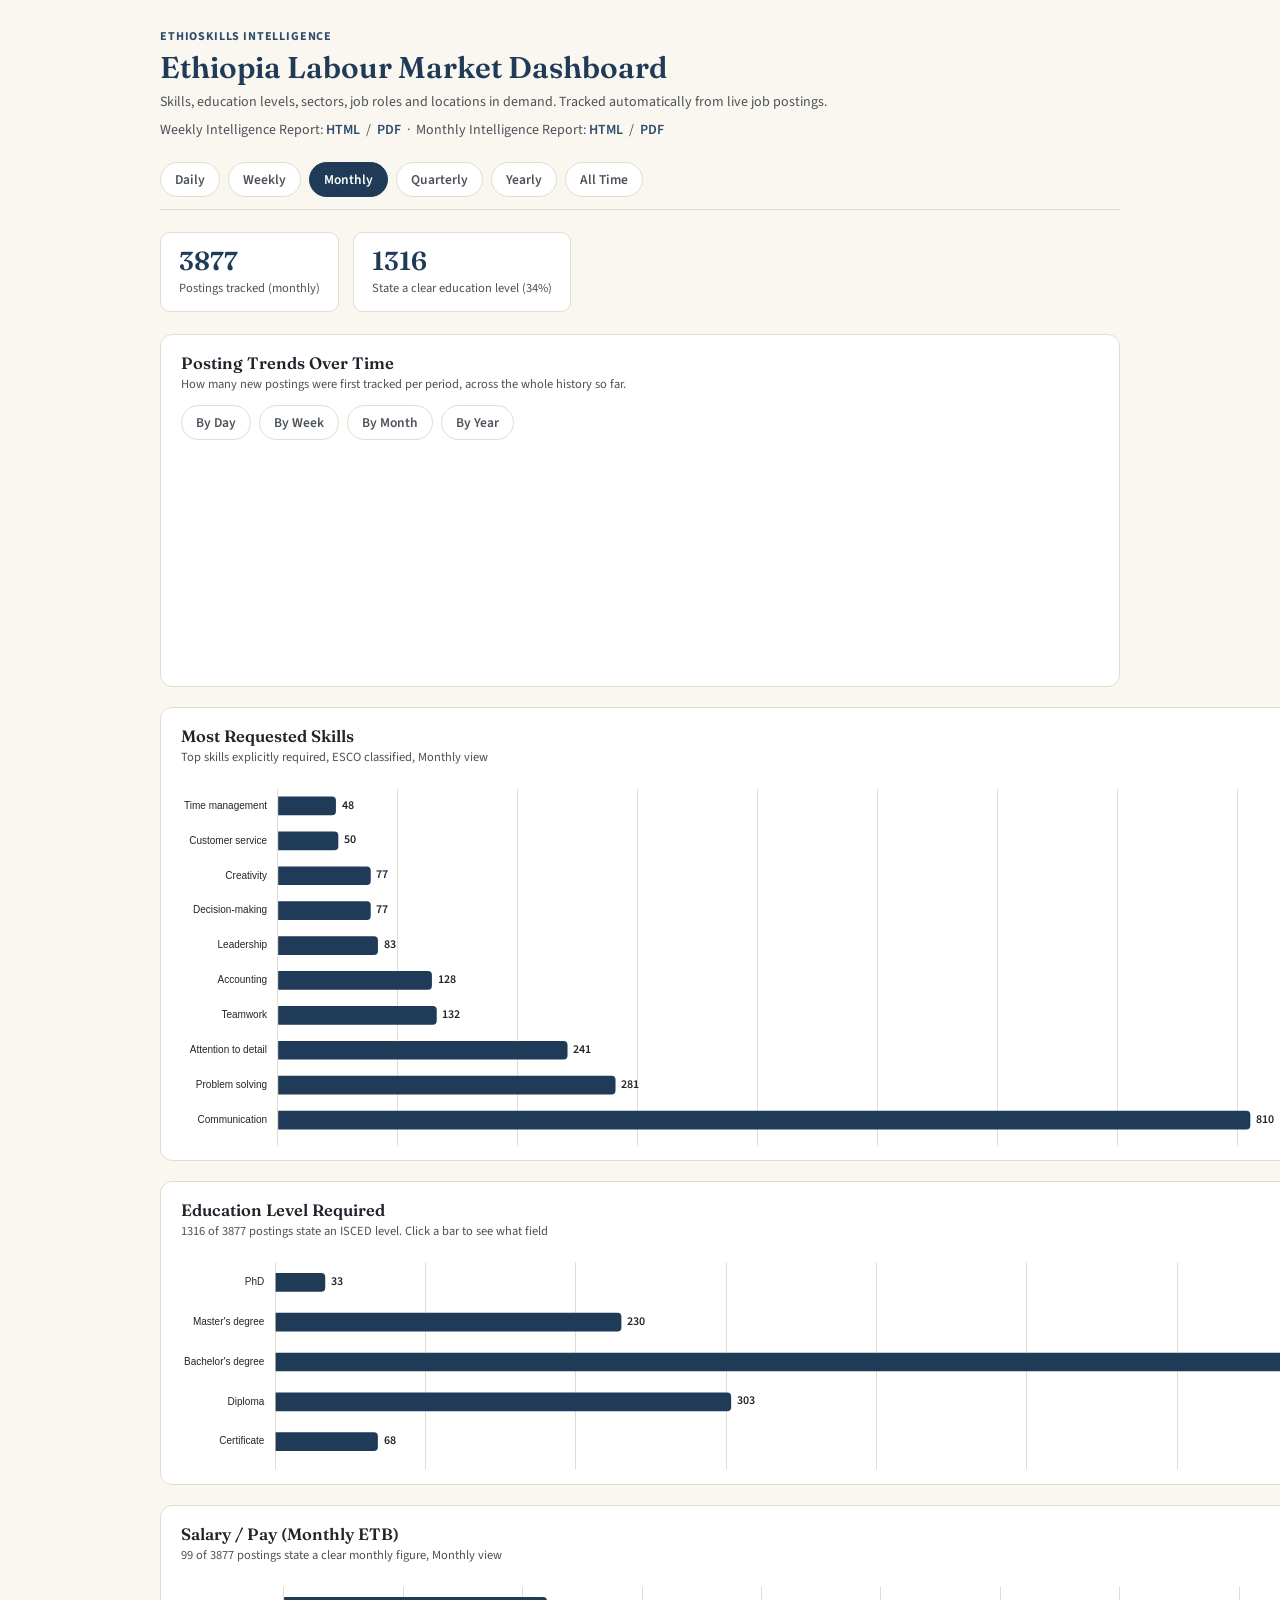
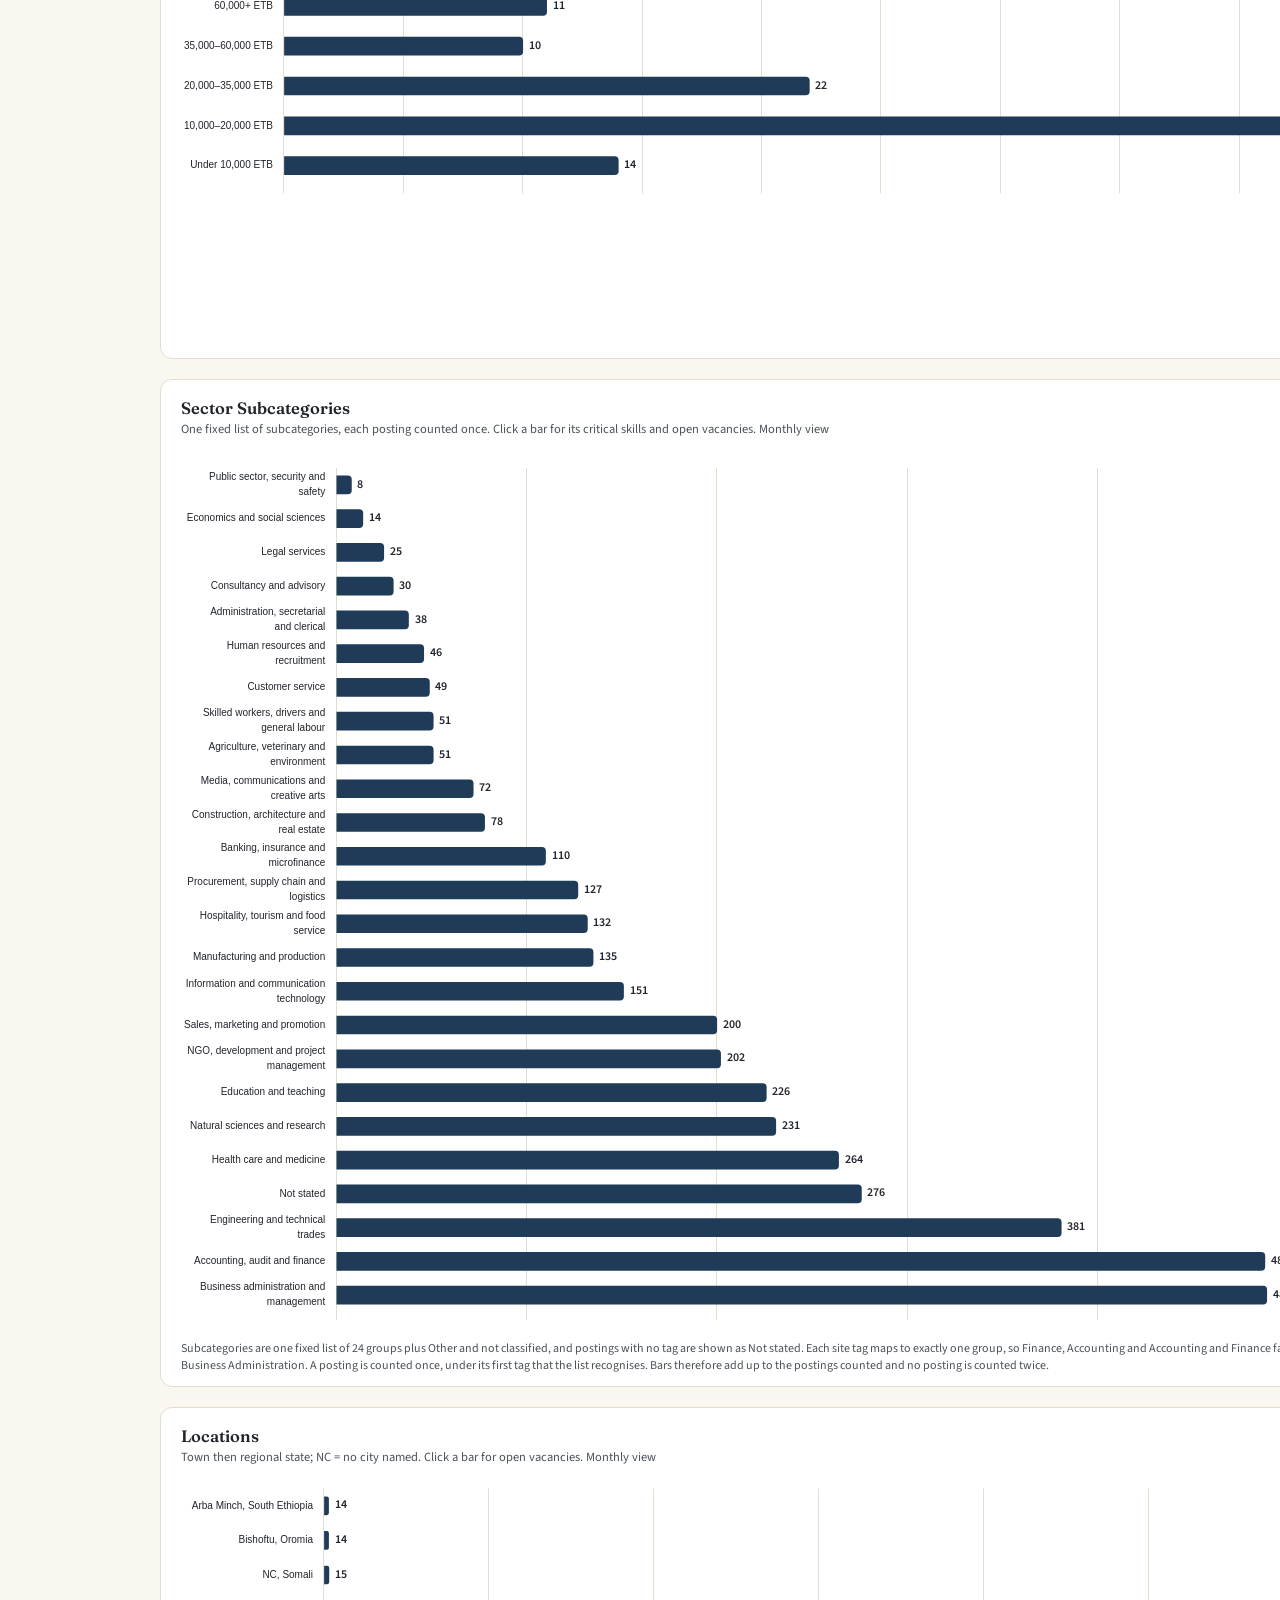
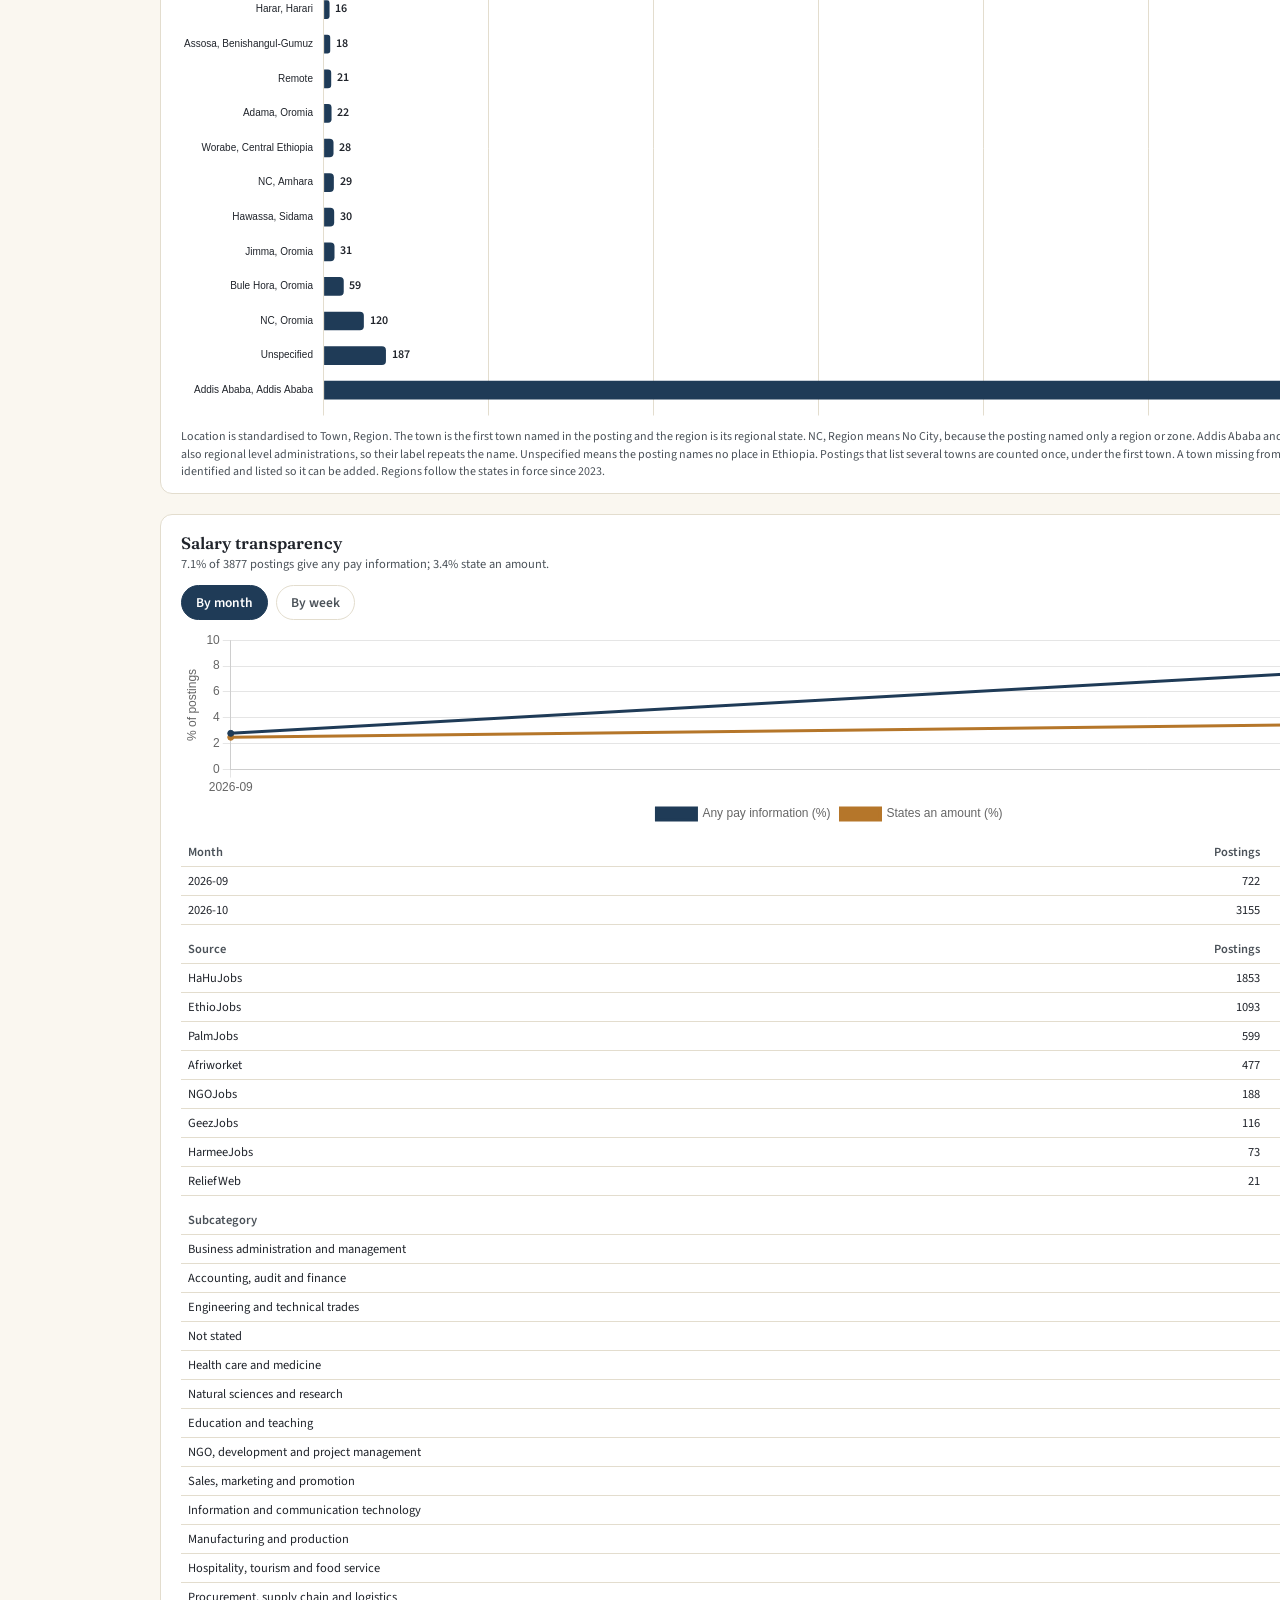
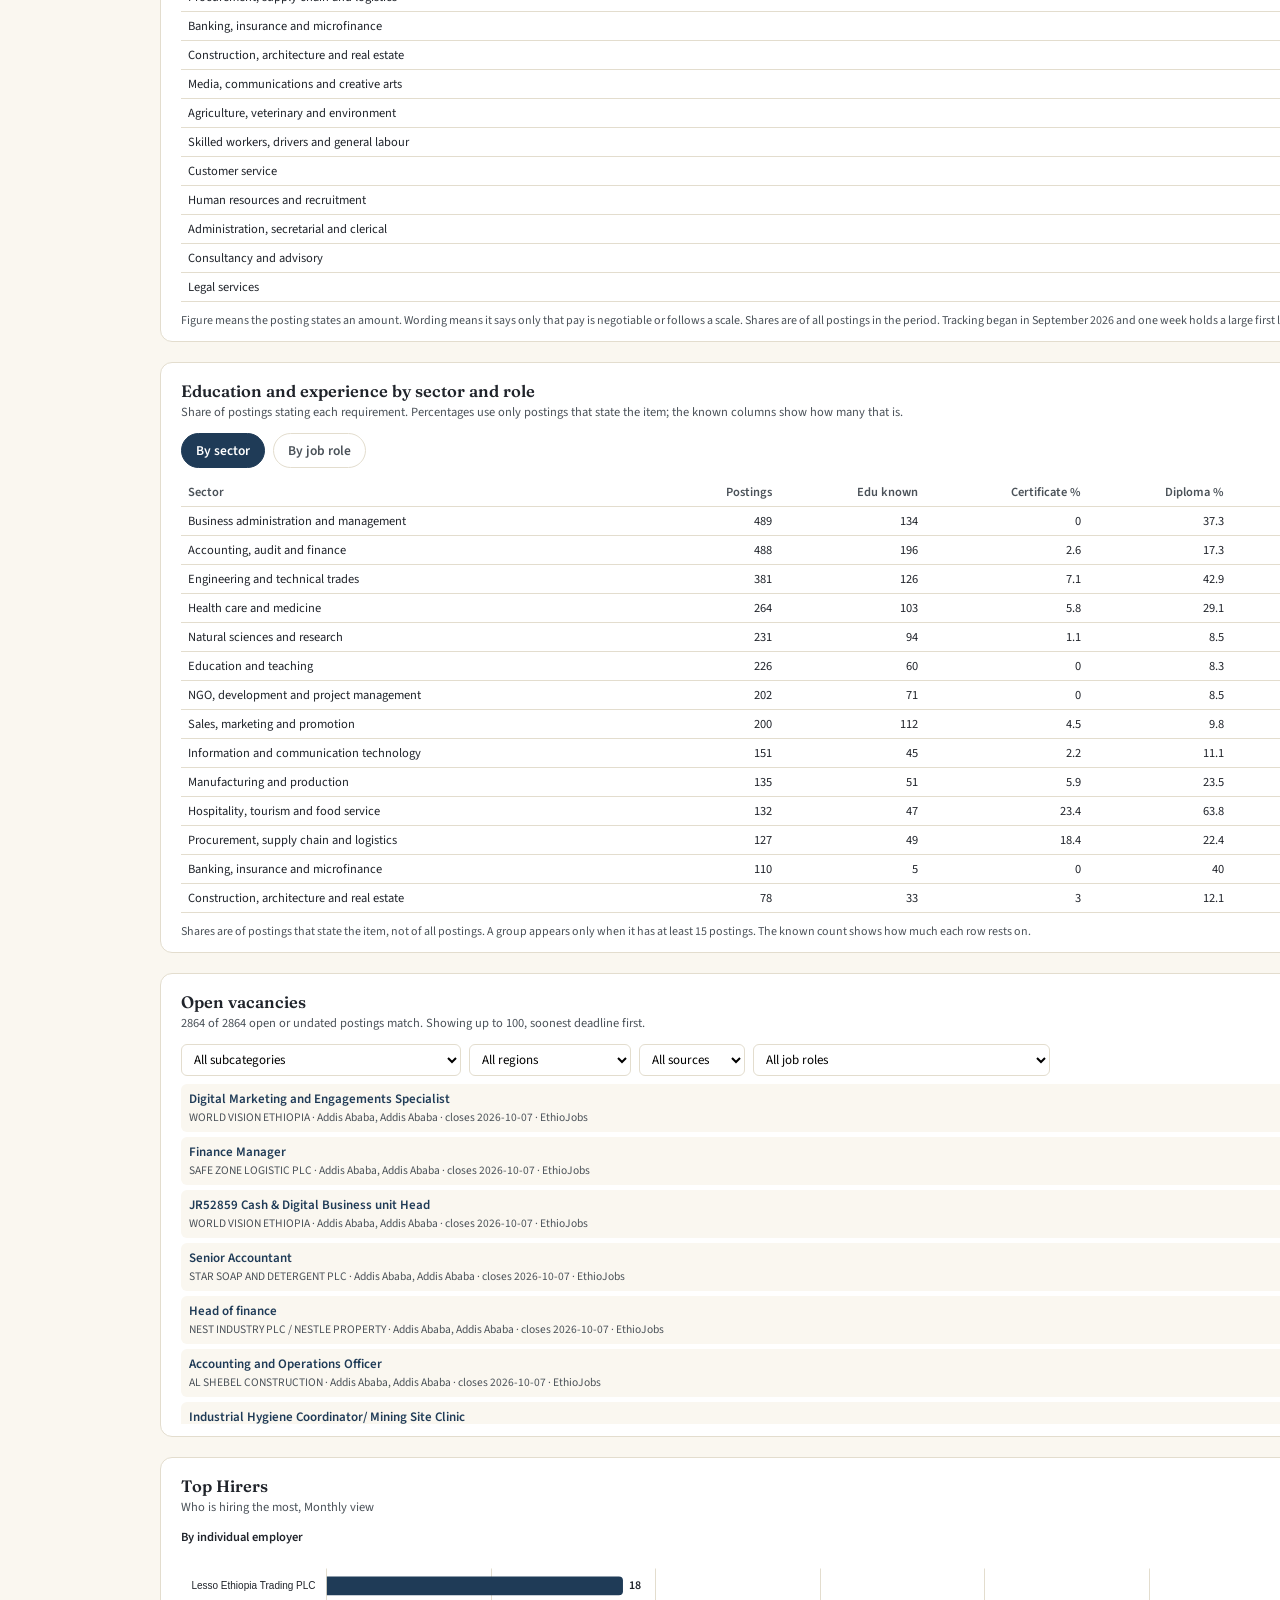
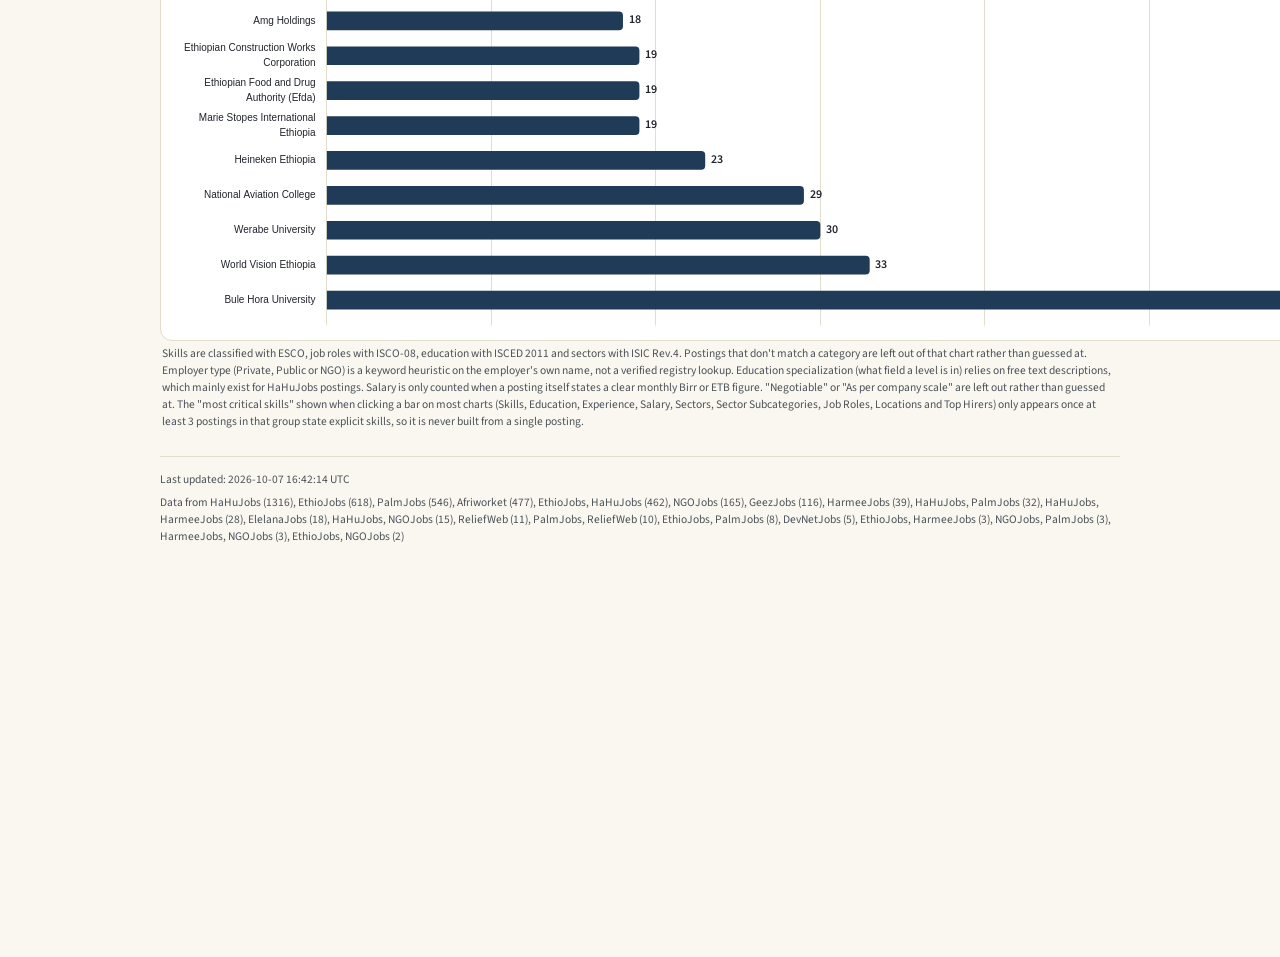
==== skills/index.html @ 551e3372 "Update dashboard" ====
<!DOCTYPE html>
<html lang="en">
<head>
<meta charset="UTF-8">
<meta name="viewport" content="width=device-width, initial-scale=1.0">
<title>EthioSkills Intelligence — Labour Market Dashboard</title>
<link rel="preconnect" href="https://fonts.googleapis.com">
<link rel="preconnect" href="https://fonts.gstatic.com" crossorigin>
<link href="https://fonts.googleapis.com/css2?family=Fraunces:wght@500;600;700&family=Source+Sans+3:wght@400;500;600;700&display=swap" rel="stylesheet">
<script src="./vendor/chart.umd.js"></script>
<style>
  :root {
    --ink: #20242B;
    --ink-soft: #4B5259;
    --paper: #FAF7F0;
    --paper-raised: #FFFFFF;
    --line: #E3DDCE;
    --navy: #1F3B57;
    --navy-soft: #2E4B6B;
    --gold: #B5892B;
  }
  * { box-sizing: border-box; }
  html, body {
    margin: 0; padding: 0;
    background: var(--paper);
    color: var(--ink);
    font-family: "Source Sans 3", sans-serif;
  }
  .wrap {
    max-width: 1000px;
    margin: 0 auto;
    padding: 28px 20px 40px;
  }
  header.page-head {
    margin-bottom: 22px;
  }
  h1 {
    font-family: "Fraunces", serif;
    font-weight: 600;
    font-size: clamp(22px, 4vw, 30px);
    margin: 0 0 6px;
    color: var(--navy);
  }
  .sub {
    color: var(--ink-soft);
    font-size: 14px;
    margin: 0;
  }
  .tabs {
    display: flex;
    flex-wrap: wrap;
    gap: 8px;
    margin: 20px 0 22px;
    border-bottom: 1px solid var(--line);
    padding-bottom: 12px;
  }
  .tab-btn {
    font-family: "Source Sans 3", sans-serif;
    font-size: 13.5px;
    font-weight: 600;
    padding: 7px 14px;
    border-radius: 999px;
    border: 1px solid var(--line);
    background: var(--paper-raised);
    color: var(--ink-soft);
    cursor: pointer;
    transition: background 0.15s, color 0.15s, border-color 0.15s;
  }
  .tab-btn:hover { border-color: var(--navy-soft); color: var(--navy); }
  .tab-btn.active {
    background: var(--navy);
    border-color: var(--navy);
    color: #fff;
  }
  .stat-row {
    display: flex;
    gap: 14px;
    margin-bottom: 22px;
    flex-wrap: wrap;
  }
  .stat-tile {
    background: var(--paper-raised);
    border: 1px solid var(--line);
    border-radius: 10px;
    padding: 14px 18px;
    min-width: 140px;
  }
  .stat-tile .num {
    font-family: "Fraunces", serif;
    font-size: 26px;
    font-weight: 600;
    color: var(--navy);
    line-height: 1.1;
  }
  .stat-tile .label {
    font-size: 12.5px;
    color: var(--ink-soft);
    margin-top: 3px;
  }
  .grid {
    display: grid;
    grid-template-columns: 1fr;
    gap: 20px;
  }
  .panel {
    background: var(--paper-raised);
    border: 1px solid var(--line);
    border-radius: 12px;
    padding: 18px 20px 12px;
  }
  .panel h2 {
    font-family: "Fraunces", serif;
    font-size: 16.5px;
    font-weight: 600;
    color: var(--ink);
    margin: 0 0 2px;
  }
  .panel .panel-sub {
    font-size: 12.5px;
    color: var(--ink-soft);
    margin: 0 0 12px;
  }
  .chart-holder {
    position: relative;
  }
  .empty-state {
    padding: 30px 10px;
    text-align: center;
    color: var(--ink-soft);
    font-size: 13.5px;
  }
  .method-note {
    font-size: 11.5px;
    color: var(--ink-soft);
    margin: 4px 2px 0;
  }
  .panel-sub.clickable-hint {
    color: var(--gold);
    font-weight: 600;
  }
  .drilldown {
    display: none;
    margin-top: 10px;
    padding-top: 10px;
    border-top: 1px dashed var(--line);
  }
  .drilldown-head {
    display: flex;
    align-items: center;
    justify-content: space-between;
    font-size: 13.5px;
    color: var(--navy);
  }
  .drilldown-close {
    border: none;
    background: none;
    cursor: pointer;
    color: var(--ink-soft);
    font-size: 16px;
    line-height: 1;
    padding: 2px 6px;
  }
  .drilldown-close:hover { color: var(--ink); }
  .spec-list {
    list-style: none;
    margin: 6px 0 0;
    padding: 0;
    display: flex;
    flex-direction: column;
    gap: 5px;
  }
  .spec-list li {
    display: flex;
    justify-content: space-between;
    font-size: 13px;
    padding: 5px 8px;
    background: var(--paper);
    border-radius: 6px;
  }
  .spec-count {
    font-weight: 600;
    color: var(--navy);
  }
  .job-list { list-style:none; margin:8px 0 0; padding:0; display:flex; flex-direction:column; gap:5px; max-height:340px; overflow-y:auto; }
  .job-list li { font-size:13px; padding:6px 8px; background:var(--paper); border-radius:6px; display:flex; flex-direction:column; gap:1px; }
  .job-list a { color:var(--navy); font-weight:600; text-decoration:none; }
  .job-list a:hover { text-decoration:underline; }
  .job-meta { font-size:11.5px; color:var(--ink-soft); }
  .note { font-size:12px; color:var(--ink-soft); margin:10px 0 0; line-height:1.45; }
  .tbl-wrap { overflow-x:auto; margin-top:8px; }
  table.x { border-collapse:collapse; width:100%; font-size:12.5px; }
  table.x th, table.x td { padding:5px 7px; text-align:right; border-bottom:1px solid var(--line); white-space:nowrap; }
  table.x th:first-child, table.x td:first-child { text-align:left; white-space:normal; min-width:180px; }
  table.x th { color:var(--ink-soft); font-weight:600; }
  .filters { display:flex; flex-wrap:wrap; gap:8px; margin:8px 0; }
  .filters select { font:inherit; font-size:13px; padding:5px 8px; border:1px solid var(--line); border-radius:6px; background:#fff; max-width:100%; }
  .two-col {
    display: grid;
    grid-template-columns: 1fr;
    gap: 18px;
  }
  @media (min-width: 640px) {
    .two-col { grid-template-columns: 1fr 1fr; }
  }
  footer.page-foot {
    margin-top: 26px;
    padding-top: 14px;
    border-top: 1px solid var(--line);
    font-size: 11.5px;
    color: var(--ink-soft);
    display: flex;
    justify-content: space-between;
    flex-wrap: wrap;
    gap: 6px;
  }
  @media (min-width: 760px) {
    .grid { grid-template-columns: 1fr 1fr; }
    .panel.wide { grid-column: 1 / -1; }
  }
</style>
</head>
<body>
<div class="wrap">
  <header class="page-head">
    <p class="sub" style="text-transform:uppercase; letter-spacing:0.07em; font-weight:700; font-size:12px; color:var(--navy-soft); margin:0 0 4px;">EthioSkills Intelligence</p>
    <h1>Ethiopia Labour Market Dashboard</h1>
    <p class="sub">Skills, education levels, sectors, job roles and locations in demand. Tracked automatically from live job postings.</p>
    <p class="sub" style="margin-top:8px;">
      Weekly Intelligence Report:
      <a href="./reports/weekly-intelligence-report.html" style="color:var(--navy-soft); font-weight:600; text-decoration:none;">HTML</a>
      &nbsp;/&nbsp;
      <a href="./reports/weekly-intelligence-report.pdf" style="color:var(--navy-soft); font-weight:600; text-decoration:none;">PDF</a>
      &nbsp;&middot;&nbsp;
      Monthly Intelligence Report:
      <a href="./reports/monthly-intelligence-report.html" style="color:var(--navy-soft); font-weight:600; text-decoration:none;">HTML</a>
      &nbsp;/&nbsp;
      <a href="./reports/monthly-intelligence-report.pdf" style="color:var(--navy-soft); font-weight:600; text-decoration:none;">PDF</a>
    </p>
  </header>

  <div class="tabs" id="tabs"></div>
  <div class="stat-row" id="statRow"></div>

  <div class="panel wide" style="margin-bottom:20px;">
    <h2>Posting Trends Over Time</h2>
    <p class="panel-sub" id="trendsSub">How many new postings were first tracked per period, across the whole history so far.</p>
    <div class="tabs" id="trendTabs" style="margin:0 0 14px; border-bottom:none; padding-bottom:0;"></div>
    <div class="chart-holder"><canvas id="trendsChart" height="220"></canvas></div>
  </div>

  <div class="grid">
    <div class="panel wide">
      <h2>Most Requested Skills</h2>
      <p class="panel-sub" id="skillsSub"></p>
      <div class="chart-holder"><canvas id="skillsChart" height="260"></canvas></div>
    </div>
    <div class="panel">
      <h2>Education Level Required</h2>
      <p class="panel-sub" id="eduSub"></p>
      <div class="chart-holder"><canvas id="eduChart" height="220"></canvas></div>
      <div class="drilldown" id="eduSpecialization"></div>
      <div class="drilldown" id="eduSkills"></div>
    </div>
    <div class="panel">
      <h2>Experience Required</h2>
      <p class="panel-sub" id="expSub"></p>
      <div class="chart-holder"><canvas id="expChart" height="220"></canvas></div>
      <div class="drilldown" id="expSkills"></div>
    </div>
    <div class="panel">
      <h2>Salary / Pay (Monthly ETB)</h2>
      <p class="panel-sub" id="salarySub"></p>
      <div class="chart-holder"><canvas id="salaryChart" height="220"></canvas></div>
      <div class="drilldown" id="salarySkills"></div>
    </div>
    <div class="panel">
      <h2>Most Active Sectors</h2>
      <p class="panel-sub" id="catSub"></p>
      <div class="chart-holder"><canvas id="catChart" height="220"></canvas></div>
      <div class="drilldown" id="catSkills"></div>
    </div>
    <div class="panel">
      <h2>Sector Subcategories</h2>
      <p class="panel-sub" id="subCatSub"></p>
      <div class="chart-holder"><canvas id="subCatChart" height="220"></canvas></div>
      <div class="drilldown" id="subCatSkills"></div>
      <p class="note" id="subCatNote"></p>
    </div>
    <div class="panel">
      <h2>Job Roles</h2>
      <p class="panel-sub" id="jobsSub"></p>
      <div class="chart-holder"><canvas id="jobsChart" height="220"></canvas></div>
      <div class="drilldown" id="jobsSkills"></div>
    </div>
    <div class="panel">
      <h2>Locations</h2>
      <p class="panel-sub" id="locSub"></p>
      <div class="chart-holder"><canvas id="locChart" height="220"></canvas></div>
      <div class="drilldown" id="locSkills"></div>
      <p class="note" id="locNote"></p>
    </div>
    <div class="panel">
      <h2>Job Sources</h2>
      <p class="panel-sub" id="sourcesSub"></p>
      <div class="chart-holder"><canvas id="sourcesChart" height="220"></canvas></div>
      <div class="drilldown" id="sourcesSkills"></div>
    </div>
    <div class="panel wide">
      <h2>Salary transparency</h2>
      <p class="panel-sub" id="salTranSub"></p>
      <div class="tabs" id="salTabs" style="margin:0 0 10px; border-bottom:none; padding-bottom:0;"></div>
      <div class="chart-holder"><canvas id="salTranChart" height="200"></canvas></div>
      <div class="tbl-wrap" id="salTranTable"></div>
      <p class="note" id="salTranNote"></p>
    </div>
    <div class="panel wide">
      <h2>Education and experience by sector and role</h2>
      <p class="panel-sub">Share of postings stating each requirement. Percentages use only postings that state the item; the known columns show how many that is.</p>
      <div class="tabs" id="crossTabs" style="margin:0 0 10px; border-bottom:none; padding-bottom:0;"></div>
      <div class="tbl-wrap" id="crossTable"></div>
      <p class="note" id="crossNote"></p>
    </div>
    <div class="panel wide">
      <h2>Open vacancies</h2>
      <p class="panel-sub" id="openSub"></p>
      <div class="filters">
        <select id="fSub"></select><select id="fReg"></select><select id="fSrc"></select><select id="fRole"></select>
      </div>
      <ul class="job-list" id="openList"></ul>
    </div>
    <div class="panel wide">
      <h2>Top Hirers</h2>
      <p class="panel-sub" id="hirersSub"></p>
      <div class="two-col">
        <div>
          <p class="panel-sub" style="font-weight:600; color:var(--ink);">By individual employer</p>
          <div class="chart-holder"><canvas id="employersChart" height="220"></canvas></div>
          <div class="drilldown" id="employersSkills"></div>
        </div>
        <div>
          <p class="panel-sub" style="font-weight:600; color:var(--ink);">By type (Private, Public or NGO)</p>
          <div class="chart-holder"><canvas id="employerTypeChart" height="220"></canvas></div>
          <div class="drilldown" id="employerTypeSkills"></div>
        </div>
      </div>
    </div>
  </div>

  <p class="method-note">Skills are classified with ESCO, job roles with ISCO-08, education with ISCED 2011 and sectors with ISIC Rev.4. Postings that don't match a category are left out of that chart rather than guessed at. Employer type (Private, Public or NGO) is a keyword heuristic on the employer's own name, not a verified registry lookup. Education specialization (what field a level is in) relies on free text descriptions, which mainly exist for HaHuJobs postings. Salary is only counted when a posting itself states a clear monthly Birr or ETB figure. "Negotiable" or "As per company scale" are left out rather than guessed at. The "most critical skills" shown when clicking a bar on most charts (Skills, Education, Experience, Salary, Sectors, Sector Subcategories, Job Roles, Locations and Top Hirers) only appears once at least 3 postings in that group state explicit skills, so it is never built from a single posting.</p>

  <footer class="page-foot">
    <span id="generatedAt">Loading…</span>
    <span id="sourceBreakdown">Data from EthioJobs and HaHuJobs, tracked daily</span>
  </footer>
</div>

<script>
const NAVY = "#1F3B57";
const LINE = "#E3DDCE";
const INK = "#20242B";
const INK_SOFT = "#4B5259";

const WINDOW_LABELS = {
  daily: "Daily", weekly: "Weekly", monthly: "Monthly",
  quarterly: "Quarterly", yearly: "Yearly", all_time: "All Time"
};
const WINDOW_ORDER = ["daily", "weekly", "monthly", "quarterly", "yearly", "all_time"];

let payload = null;
let charts = {
  skills: null, edu: null, cat: null, jobs: null, loc: null,
  exp: null, subCat: null, employers: null, employerType: null, salary: null,
  sources: null, trends: null, salTran: null,
};
let currentWindow = "monthly";
let currentTrend = "monthly";

const TREND_LABELS = { daily: "Day", weekly: "Week", monthly: "Month", yearly: "Year" };
const TREND_ORDER = ["daily", "weekly", "monthly", "yearly"];

function drawLine(canvasId, key, series) {
  const ctx = document.getElementById(canvasId);
  const holder = ctx.parentElement;
  if (charts[key]) { charts[key].destroy(); charts[key] = null; }

  if (!series || series.length === 0) {
    ctx.style.display = "none";
    let empty = holder.querySelector(".empty-state");
    if (!empty) {
      empty = document.createElement("div");
      empty.className = "empty-state";
      empty.textContent = "Not enough tracked history yet to show a trend.";
      holder.appendChild(empty);
    }
    return;
  }
  const existingEmpty = holder.querySelector(".empty-state");
  if (existingEmpty) existingEmpty.remove();
  ctx.style.display = "block";

  const labels = series.map(d => d.period);
  const values = series.map(d => d.count);

  charts[key] = new Chart(ctx, {
    type: "line",
    data: {
      labels,
      datasets: [{
        data: values,
        borderColor: NAVY,
        backgroundColor: "rgba(31,59,87,0.08)",
        fill: true,
        tension: 0.25,
        pointRadius: 3,
        pointBackgroundColor: NAVY,
      }]
    },
    options: {
      responsive: true,
      maintainAspectRatio: false,
      plugins: {
        legend: { display: false },
        tooltip: {
          backgroundColor: "#20242B",
          padding: 10,
          titleFont: { family: "Source Sans 3" },
          bodyFont: { family: "Source Sans 3" }
        }
      },
      scales: {
        x: { grid: { display: false }, border: { display: false }, ticks: { color: INK_SOFT, font: { family: "Source Sans 3", size: 11.5 } } },
        y: { beginAtZero: true, grid: { color: LINE }, border: { display: false }, ticks: { color: INK, font: { family: "Source Sans 3", size: 11.5 } } }
      }
    }
  });
}

function renderTrends(granularity) {
  currentTrend = granularity;
  document.querySelectorAll("#trendTabs .tab-btn").forEach(btn => {
    btn.classList.toggle("active", btn.dataset.trend === granularity);
  });
  const series = payload.trends ? payload.trends[granularity] : null;
  drawLine("trendsChart", "trends", series);
}

function buildTrendTabs() {
  const el = document.getElementById("trendTabs");
  el.innerHTML = "";
  TREND_ORDER.forEach(g => {
    const btn = document.createElement("button");
    btn.className = "tab-btn";
    btn.dataset.trend = g;
    btn.textContent = "By " + TREND_LABELS[g];
    btn.onclick = () => renderTrends(g);
    el.appendChild(btn);
  });
}

function commonOpts(maxVal) {
  return {
    indexAxis: "y",
    responsive: true,
    maintainAspectRatio: false,
    plugins: {
      legend: { display: false },
      tooltip: {
        backgroundColor: "#20242B",
        padding: 10,
        titleFont: { family: "Source Sans 3" },
        bodyFont: { family: "Source Sans 3" }
      }
    },
    scales: {
      x: {
        beginAtZero: true,
        suggestedMax: maxVal,
        grid: { color: LINE },
        ticks: { display: false },
        border: { display: false }
      },
      y: {
        grid: { display: false },
        border: { display: false },
        ticks: { color: INK, font: { family: "Source Sans 3", size: 12.5 } }
      }
    }
  };
}


// ---- label wrapping so long names are not clipped ----
function wrapLabel(label, max) {
  const words = String(label).split(" "); const lines = []; let cur = "";
  words.forEach(w => { if ((cur + " " + w).trim().length > max && cur) { lines.push(cur); cur = w; } else { cur = (cur + " " + w).trim(); } });
  if (cur) lines.push(cur); return lines;
}
const esc = t => String(t == null ? "" : t).replace(/[&<>"]/g, c => ({"&":"&amp;","<":"&lt;",">":"&gt;",'"':"&quot;"}[c]));

// ---- open jobs ----
let jobsData = null;
function jobsFor(field, label) { return (jobsData || []).filter(j => j[field] === label); }
function jobItem(j) {
  const dl = j.d ? "closes " + j.d : "no deadline stated";
  return `<li><a href="${esc(j.u)}" target="_blank" rel="noopener">${esc(j.t || "Untitled")}</a><span class="job-meta">${esc(j.e)} &middot; ${esc(j.l)} &middot; ${esc(dl)} &middot; ${esc(j.src)}</span></li>`;
}
function showOpenJobs(field, label, panelId) {
  const base = document.getElementById(panelId); if (!base) return;
  let box = document.getElementById(panelId + "_jobs");
  if (!box) { box = document.createElement("div"); box.id = panelId + "_jobs"; box.className = "drilldown"; base.insertAdjacentElement("afterend", box); }
  if (!jobsData) { box.innerHTML = "<p class='panel-sub'>Vacancy links are not available yet.</p>"; box.style.display = "block"; return; }
  const list = jobsFor(field, label);
  const shown = list.slice(0, 60).map(jobItem).join("");
  box.innerHTML = `<div class="drilldown-head"><strong>Open vacancies: ${esc(label)} (${list.length})</strong>
    <button class="drilldown-close" onclick="this.closest('.drilldown').style.display='none'">&times;</button></div>
    <p class="note" style="margin:4px 0 0">Open or no deadline stated. Soonest deadline first. Each title links to the posting on its source site.${list.length > 60 ? " Showing the first 60." : ""}</p>
    <ul class="job-list">${shown || "<li>No open vacancies in this group right now.</li>"}</ul>`;
  box.style.display = "block";
}
function fillSelect(id, title, values) {
  const el = document.getElementById(id); const cur = el.value;
  el.innerHTML = `<option value="">${title}</option>` + values.map(v => `<option value="${esc(v)}">${esc(v)}</option>`).join("");
  el.value = values.includes(cur) ? cur : ""; el.onchange = renderOpenList;
}
function renderOpenList() {
  if (!jobsData) return;
  const f = { c: document.getElementById("fSub").value, r: document.getElementById("fReg").value,
              src: document.getElementById("fSrc").value, k: document.getElementById("fRole").value };
  const list = jobsData.filter(j => Object.keys(f).every(k => !f[k] || j[k] === f[k]));
  document.getElementById("openList").innerHTML = list.slice(0, 100).map(jobItem).join("") || "<li>No match.</li>";
  document.getElementById("openSub").textContent =
    `${list.length} of ${jobsData.length} open or undated postings match. Showing up to 100, soonest deadline first.`;
}
function buildOpenFilters() {
  const uniq = k => [...new Set(jobsData.map(j => j[k]).filter(Boolean))].sort();
  fillSelect("fSub", "All subcategories", uniq("c")); fillSelect("fReg", "All regions", uniq("r"));
  fillSelect("fSrc", "All sources", uniq("src")); fillSelect("fRole", "All job roles", uniq("k"));
  renderOpenList();
}

// ---- salary transparency ----
let salGran = "monthly";
function renderSalary(data) {
  const st = data.salary_transparency; if (!st) return;
  const o = st.overall;
  document.getElementById("salTranSub").textContent =
    `${o.any_pct}% of ${o.postings} postings give any pay information; ${o.figure_pct}% state an amount.`;
  const tabs = document.getElementById("salTabs"); tabs.innerHTML = "";
  ["monthly", "weekly"].forEach(g => { const b = document.createElement("button"); b.className = "tab-btn" + (g === salGran ? " active" : "");
    b.textContent = g === "monthly" ? "By month" : "By week"; b.onclick = () => { salGran = g; renderSalary(data); }; tabs.appendChild(b); });
  const series = st[salGran] || [];
  if (charts.salTran) { charts.salTran.destroy(); charts.salTran = null; }
  const ctx = document.getElementById("salTranChart");
  if (series.length) {
    charts.salTran = new Chart(ctx, { type: "line", data: { labels: series.map(x => x.period), datasets: [
      { label: "Any pay information (%)", data: series.map(x => x.any_pct), borderColor: NAVY, backgroundColor: NAVY, tension: 0.25 },
      { label: "States an amount (%)", data: series.map(x => x.figure_pct), borderColor: "#B5762A", backgroundColor: "#B5762A", tension: 0.25 } ] },
      options: { responsive: true, maintainAspectRatio: false, scales: { y: { beginAtZero: true, title: { display: true, text: "% of postings" } } },
                 plugins: { legend: { position: "bottom" } } } });
  }
  const rows = (arr, name) => arr.length ? `<table class="x"><tr><th>${name}</th><th>Postings</th><th>Amount stated</th><th>Wording only</th><th>Any pay info %</th><th>Amount %</th></tr>` +
    arr.map(x => `<tr><td>${esc(x.label || x.period)}</td><td>${x.postings}</td><td>${x.figure}</td><td>${x.wording}</td><td>${x.any_pct}</td><td>${x.figure_pct}</td></tr>`).join("") + "</table>" : "";
  document.getElementById("salTranTable").innerHTML =
    rows(series, salGran === "monthly" ? "Month" : "Week") + "<div style='height:10px'></div>" +
    rows(st.by_source, "Source") + "<div style='height:10px'></div>" + rows(st.by_sector, "Subcategory");
  document.getElementById("salTranNote").textContent = payload.notes.salary_transparency;
}

// ---- education and experience cross tabs ----
let crossMode = "by_sector";
function renderCross(data) {
  const c = data.edu_exp_cross; if (!c) return;
  const tabs = document.getElementById("crossTabs"); tabs.innerHTML = "";
  [["by_sector", "By sector"], ["by_role", "By job role"]].forEach(([k, t]) => { const b = document.createElement("button");
    b.className = "tab-btn" + (k === crossMode ? " active" : ""); b.textContent = t; b.onclick = () => { crossMode = k; renderCross(data); }; tabs.appendChild(b); });
  const rows = c[crossMode] || [];
  if (!rows.length) { document.getElementById("crossTable").innerHTML = "<p class='panel-sub'>Not enough postings in this window.</p>"; return; }
  const eo = c.education_order, xo = c.experience_order;
  document.getElementById("crossTable").innerHTML = `<table class="x"><tr><th>${crossMode === "by_sector" ? "Sector" : "Role"}</th><th>Postings</th><th>Edu known</th>` +
    eo.map(e => `<th>${esc(e)} %</th>`).join("") + `<th>Exp known</th>` + xo.map(x => `<th>${esc(x)} %</th>`).join("") + `<th>Median min yrs</th></tr>` +
    rows.map(r => `<tr><td>${esc(r.label)}</td><td>${r.postings}</td><td>${r.education_known}</td>` + eo.map(e => `<td>${r.education[e] == null ? "" : r.education[e]}</td>`).join("") +
      `<td>${r.experience_known}</td>` + xo.map(x => `<td>${r.experience[x] == null ? "" : r.experience[x]}</td>`).join("") + `<td>${r.median_min_years == null ? "" : r.median_min_years}</td></tr>`).join("") + "</table>";
  document.getElementById("crossNote").textContent = c.note;
}

function drawBar(canvasId, key, items, labelKey, countKey, onBarClick) {
  const ctx = document.getElementById(canvasId);
  const holder = ctx.parentElement;
  if (charts[key]) { charts[key].destroy(); charts[key] = null; }

  if (!items || items.length === 0) {
    ctx.style.display = "none";
    let empty = holder.querySelector(".empty-state");
    if (!empty) {
      empty = document.createElement("div");
      empty.className = "empty-state";
      empty.textContent = "Not enough data yet for this time window. Check back after a few more days of tracking.";
      holder.appendChild(empty);
    }
    return;
  }
  const existingEmpty = holder.querySelector(".empty-state");
  if (existingEmpty) existingEmpty.remove();
  ctx.style.display = "block";

  const labels = items.map(d => d[labelKey]).reverse();
  const shownLabels = labels.map(l => wrapLabel(l, 30));
  holder.style.height = Math.max(220, items.length * 34 + 30) + "px";
  const values = items.map(d => d[countKey]).reverse();
  const maxVal = Math.max(...values);

  const options = commonOpts(maxVal * 1.15);
  if (onBarClick) {
    options.onClick = (evt, elements) => {
      if (!elements.length) return;
      onBarClick(labels[elements[0].index]);
    };
    options.onHover = (evt, elements) => {
      evt.native.target.style.cursor = elements.length ? "pointer" : "default";
    };
  }

  charts[key] = new Chart(ctx, {
    type: "bar",
    data: {
      labels: shownLabels,
      datasets: [{
        data: values,
        backgroundColor: NAVY,
        borderRadius: 4,
        barThickness: 18, maxBarThickness: 22,
      }]
    },
    options,
    plugins: [{
      id: "valueLabels",
      afterDatasetsDraw(chart) {
        const { ctx } = chart;
        chart.data.datasets[0].data.forEach((val, i) => {
          const meta = chart.getDatasetMeta(0);
          const bar = meta.data[i];
          ctx.save();
          ctx.fillStyle = INK;
          ctx.font = "600 12px 'Source Sans 3', sans-serif";
          ctx.textAlign = "left";
          ctx.textBaseline = "middle";
          ctx.fillText(val, bar.x + 6, bar.y);
          ctx.restore();
        });
      }
    }]
  });
}

function showEduSpecialization(level) {
  const data = payload.windows[currentWindow];
  const specs = data.education_specializations && data.education_specializations[level];
  const panel = document.getElementById("eduSpecialization");

  if (!specs || !specs.fields.length) {
    const total = specs ? specs.total : 0;
    const withField = specs ? specs.with_field_stated : 0;
    panel.innerHTML = `
      <div class="drilldown-head">
        <strong>What field is this ${level} in?</strong>
        <button class="drilldown-close" onclick="hideEduSpecialization()">&times;</button>
      </div>
      <p class="panel-sub" style="margin:4px 0 0;">
        ${withField} of ${total} postings at this level state a specific field of study clearly enough to classify.
        Not enough yet to break this level down further.
      </p>`;
    panel.style.display = "block";
    return;
  }

  const rows = specs.fields
    .map(f => `<li><span>${f.label}</span><span class="spec-count">${f.count}</span></li>`)
    .join("");
  panel.innerHTML = `
    <div class="drilldown-head">
      <strong>What field is this ${level} in?</strong>
      <button class="drilldown-close" onclick="hideEduSpecialization()">&times;</button>
    </div>
    <p class="panel-sub" style="margin:4px 0 8px;">
      ${specs.with_field_stated} of ${specs.total} postings requiring a ${level} name a specific field of study
    </p>
    <ul class="spec-list">${rows}</ul>`;
  panel.style.display = "block";
}

function hideEduSpecialization() {
  const panel = document.getElementById("eduSpecialization");
  panel.style.display = "none";
  panel.innerHTML = "";
}

function hideCriticalSkills(panelId) {
  const panel = document.getElementById(panelId);
  if (!panel) return;
  panel.style.display = "none";
  panel.innerHTML = "";
}

function showCriticalSkills(label, dataKey, panelId) {
  const data = payload.windows[currentWindow];
  const groups = data[dataKey] || {};
  const entry = groups[label];
  const panel = document.getElementById(panelId);
  if (!panel) return;

  if (!entry || !entry.skills.length) {
    panel.innerHTML = `
      <div class="drilldown-head">
        <strong>Most critical skills for ${label}</strong>
        <button class="drilldown-close" onclick="hideCriticalSkills('${panelId}')">&times;</button>
      </div>
      <p class="panel-sub" style="margin:4px 0 0;">
        Not enough postings in this group state explicit skills yet to call out a top 1-3.
      </p>`;
    panel.style.display = "block";
    return;
  }

  const rows = entry.skills
    .map(s => `<li><span>${s.label}</span><span class="spec-count">${s.count}</span></li>`)
    .join("");
  panel.innerHTML = `
    <div class="drilldown-head">
      <strong>Most critical skills for ${label}</strong>
      <button class="drilldown-close" onclick="hideCriticalSkills('${panelId}')">&times;</button>
    </div>
    <p class="panel-sub" style="margin:4px 0 8px;">
      Based on ${entry.postings_considered} posting(s) in this group stating explicit skills
    </p>
    <ul class="spec-list">${rows}</ul>`;
  panel.style.display = "block";
}

function renderStatRow(windowData, windowKey) {
  const statRow = document.getElementById("statRow");
  const edu = windowData.education;
  const pct = edu.total > 0 ? Math.round((edu.known_total / edu.total) * 100) : 0;
  statRow.innerHTML = `
    <div class="stat-tile">
      <div class="num">${windowData.posting_count}</div>
      <div class="label">Postings tracked (${WINDOW_LABELS[windowKey].toLowerCase()})</div>
    </div>
    <div class="stat-tile">
      <div class="num">${edu.known_total}</div>
      <div class="label">State a clear education level (${pct}%)</div>
    </div>
  `;
}

function renderWindow(windowKey) {
  currentWindow = windowKey;
  const data = payload.windows[windowKey];
  if (!data) return;

  document.querySelectorAll(".tab-btn").forEach(btn => {
    btn.classList.toggle("active", btn.dataset.window === windowKey);
  });

  renderStatRow(data, windowKey);

  const srcEl = document.getElementById("sourceBreakdown");
  if (srcEl && data.source_breakdown && data.source_breakdown.length) {
    srcEl.textContent = "Data from " + data.source_breakdown
      .map(s => `${s.label} (${s.count})`).join(", ");
  }

  hideEduSpecialization();
  hideCriticalSkills("subCatSkills");
  hideCriticalSkills("jobsSkills");
  hideCriticalSkills("eduSkills");
  hideCriticalSkills("expSkills");
  hideCriticalSkills("salarySkills");
  hideCriticalSkills("catSkills");
  hideCriticalSkills("locSkills");
  hideCriticalSkills("employersSkills");
  hideCriticalSkills("employerTypeSkills");
  document.querySelectorAll("[id$='_jobs']").forEach(e => e.style.display = "none");

  document.getElementById("skillsSub").textContent =
    `Top skills explicitly required, ESCO classified, ${WINDOW_LABELS[windowKey]} view`;
  document.getElementById("eduSub").textContent =
    `${data.education.known_total} of ${data.education.total} postings state an ISCED level. Click a bar to see what field`;
  document.getElementById("expSub").textContent =
    `${data.experience.known_total} of ${data.experience.total} postings state years of experience, ${WINDOW_LABELS[windowKey]} view`;
  document.getElementById("salarySub").textContent =
    `${data.salary.known_total} of ${data.salary.total} postings state a clear monthly figure, ${WINDOW_LABELS[windowKey]} view`;
  document.getElementById("catSub").textContent =
    `Top sectors (ISIC Rev.4), ${WINDOW_LABELS[windowKey]} view`;
  document.getElementById("subCatSub").textContent =
    `One fixed list of subcategories, each posting counted once. Click a bar for its critical skills and open vacancies. ${WINDOW_LABELS[windowKey]} view`;
  document.getElementById("jobsSub").textContent =
    `Top job roles (ISCO-08 major groups). Click a bar for critical skills and open vacancies. ${WINDOW_LABELS[windowKey]} view`;
  document.getElementById("locSub").textContent =
    `Town then regional state; NC = no city named. Click a bar for open vacancies. ${WINDOW_LABELS[windowKey]} view`;
  document.getElementById("hirersSub").textContent =
    `Who is hiring the most, ${WINDOW_LABELS[windowKey]} view`;
  document.getElementById("sourcesSub").textContent =
    `Postings contributed per site. A vacancy posted to more than one site counts toward each`;

  drawBar("skillsChart", "skills", data.top_skills, "label", "count");
  drawBar("eduChart", "edu", data.education.levels, "label", "count", (label) => {
    showEduSpecialization(label);
    showCriticalSkills(label, "critical_skills_by_education", "eduSkills");
  });
  drawBar("expChart", "exp", data.experience.buckets, "label", "count",
    (label) => showCriticalSkills(label, "critical_skills_by_experience", "expSkills"));
  drawBar("salaryChart", "salary", data.salary.buckets, "label", "count",
    (label) => showCriticalSkills(label, "critical_skills_by_salary_bucket", "salarySkills"));
  drawBar("catChart", "cat", data.top_categories, "label", "count",
    (label) => showCriticalSkills(label, "critical_skills_by_sector", "catSkills"));
  drawBar("subCatChart", "subCat", data.sector_subcategories, "label", "count",
    (label) => { showCriticalSkills(label, "critical_skills_by_subsector", "subCatSkills"); showOpenJobs("c", label, "subCatSkills"); });
  drawBar("jobsChart", "jobs", data.top_jobs, "label", "count",
    (label) => { showCriticalSkills(label, "critical_skills_by_role", "jobsSkills"); showOpenJobs("k", label, "jobsSkills"); });
  drawBar("locChart", "loc", data.top_locations, "label", "count",
    (label) => { showCriticalSkills(label, "critical_skills_by_location", "locSkills"); showOpenJobs("l", label, "locSkills"); });
  drawBar("employersChart", "employers", data.top_employers, "label", "count",
    (label) => { showCriticalSkills(label, "critical_skills_by_employer", "employersSkills"); showOpenJobs("e", label, "employersSkills"); });
  drawBar("employerTypeChart", "employerType", data.employer_type.types, "label", "count",
    (label) => showCriticalSkills(label, "critical_skills_by_employer_type", "employerTypeSkills"));
  drawBar("sourcesChart", "sources", data.source_sites, "label", "count", (label) => showOpenJobs("src", label, "sourcesSkills"));
  document.getElementById("locNote").textContent = payload.notes.location;
  document.getElementById("subCatNote").textContent = payload.notes.subcategories;
  renderSalary(data);
  renderCross(data);
}

function buildTabs() {
  const tabsEl = document.getElementById("tabs");
  tabsEl.innerHTML = "";
  WINDOW_ORDER.forEach(w => {
    if (!payload.windows[w]) return;
    const btn = document.createElement("button");
    btn.className = "tab-btn";
    btn.dataset.window = w;
    btn.textContent = WINDOW_LABELS[w];
    btn.onclick = () => renderWindow(w);
    tabsEl.appendChild(btn);
  });
}

fetch("./data/jobs.json", { cache: "no-store" }).then(r => r.ok ? r.json() : null).then(j => { if (j) { jobsData = j.jobs; if (payload) buildOpenFilters(); } }).catch(() => {});
fetch("./data/rollups.json", { cache: "no-store" })
  .then(r => {
    if (!r.ok) throw new Error("rollups.json not found");
    return r.json();
  })
  .then(json => {
    payload = json;
    document.getElementById("generatedAt").textContent =
      `Last updated: ${payload.generated_at}`;
    buildTabs();
    buildTrendTabs();
    renderTrends(currentTrend);
    // Prefer the first window that actually has data, default monthly
    const preferred = payload.windows.monthly && payload.windows.monthly.posting_count > 0
      ? "monthly" : WINDOW_ORDER.find(w => payload.windows[w] && payload.windows[w].posting_count > 0) || "all_time";
    renderWindow(preferred);
    if (jobsData) buildOpenFilters();
  })
  .catch(err => {
    document.getElementById("generatedAt").textContent = "Could not load data.";
    document.getElementById("tabs").innerHTML =
      `<p style="color:var(--ink-soft); font-size:13px;">Dashboard data isn't available yet. It appears after the first successful pipeline run.</p>`;
    console.error(err);
  });
</script>
</body>
</html>
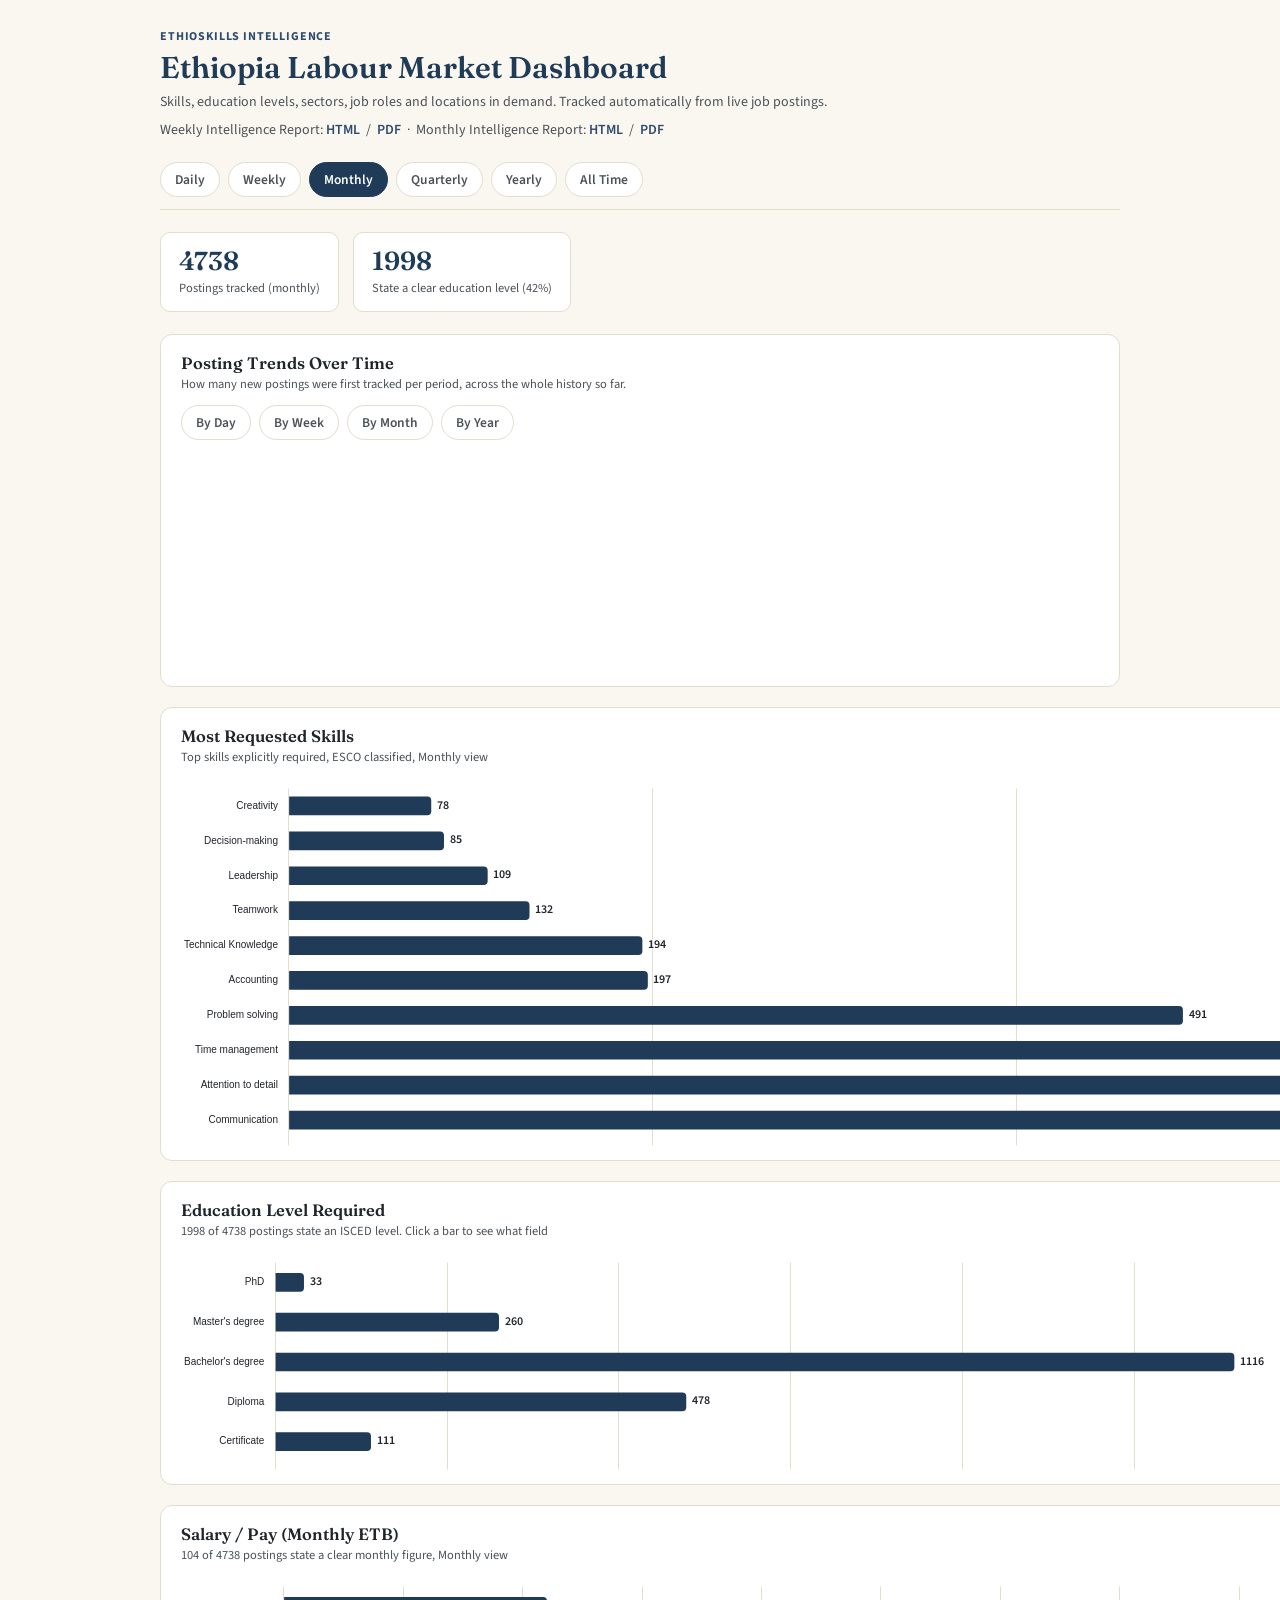
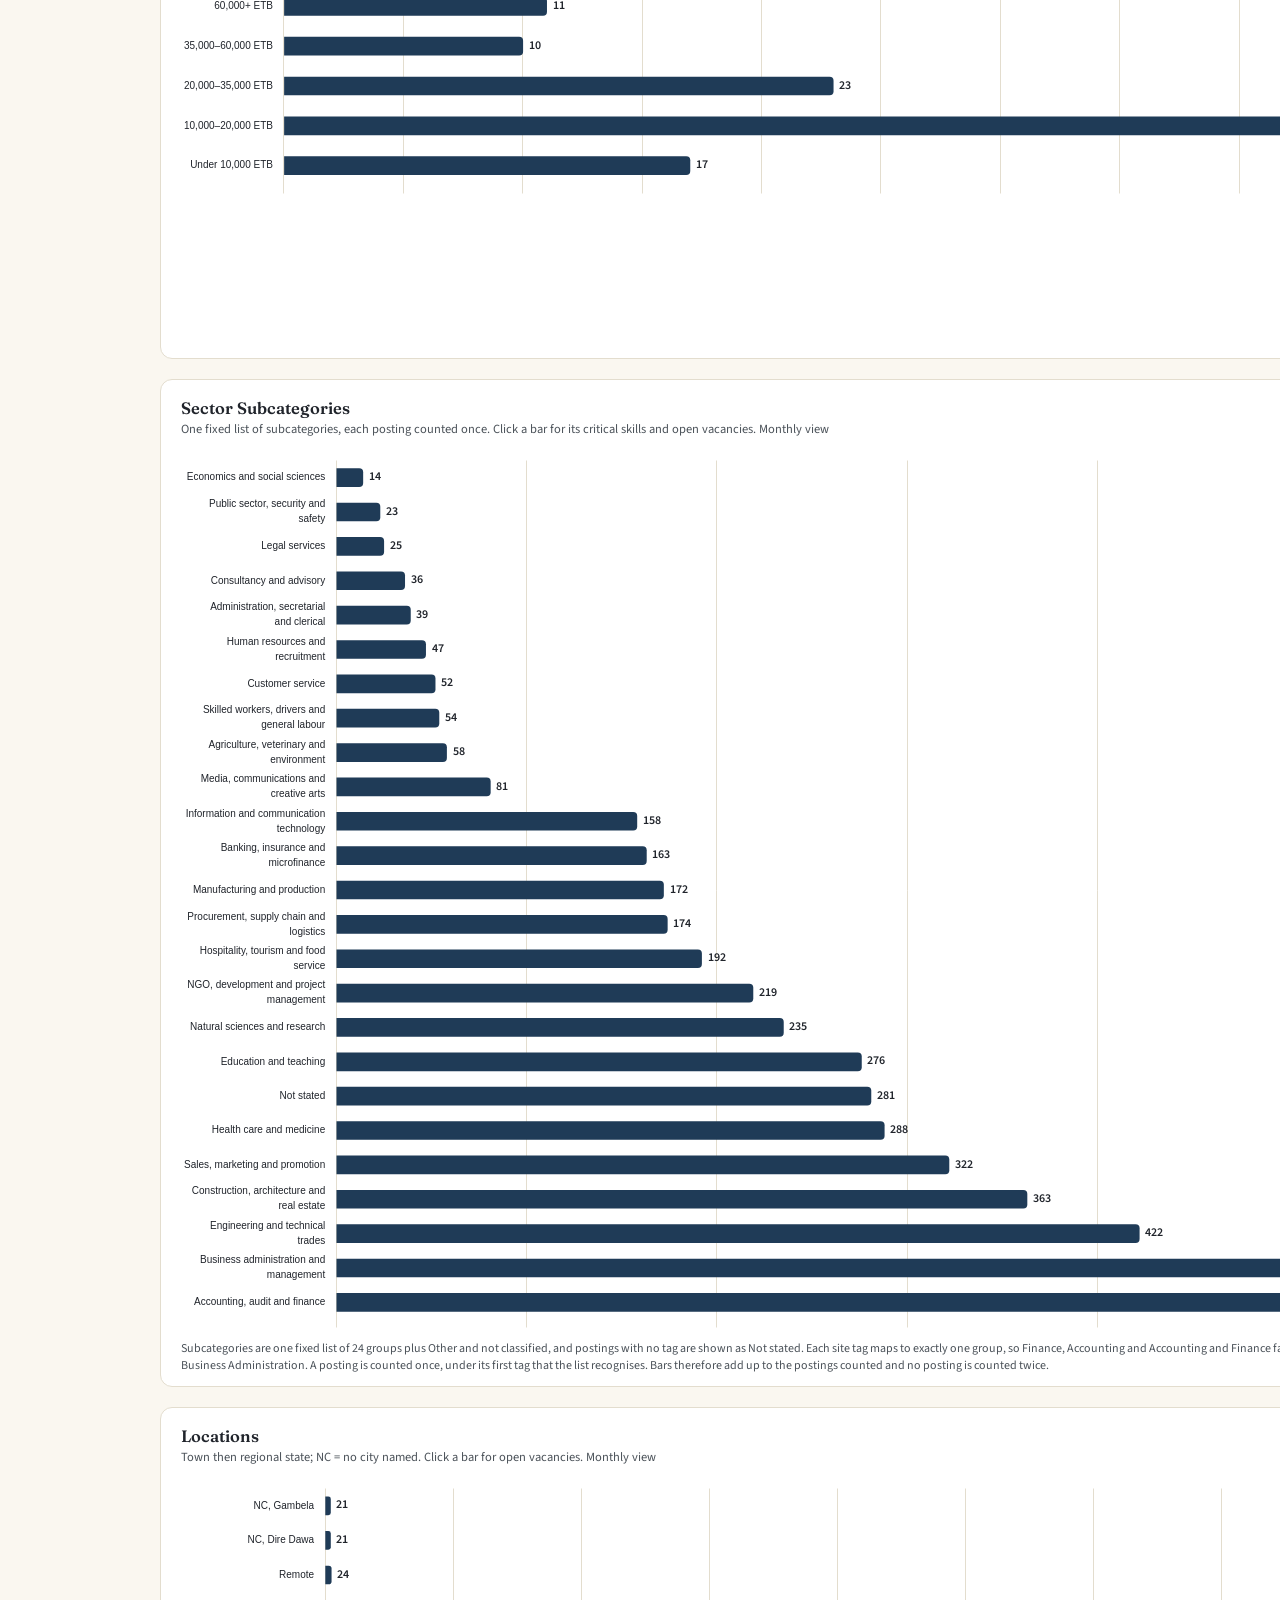
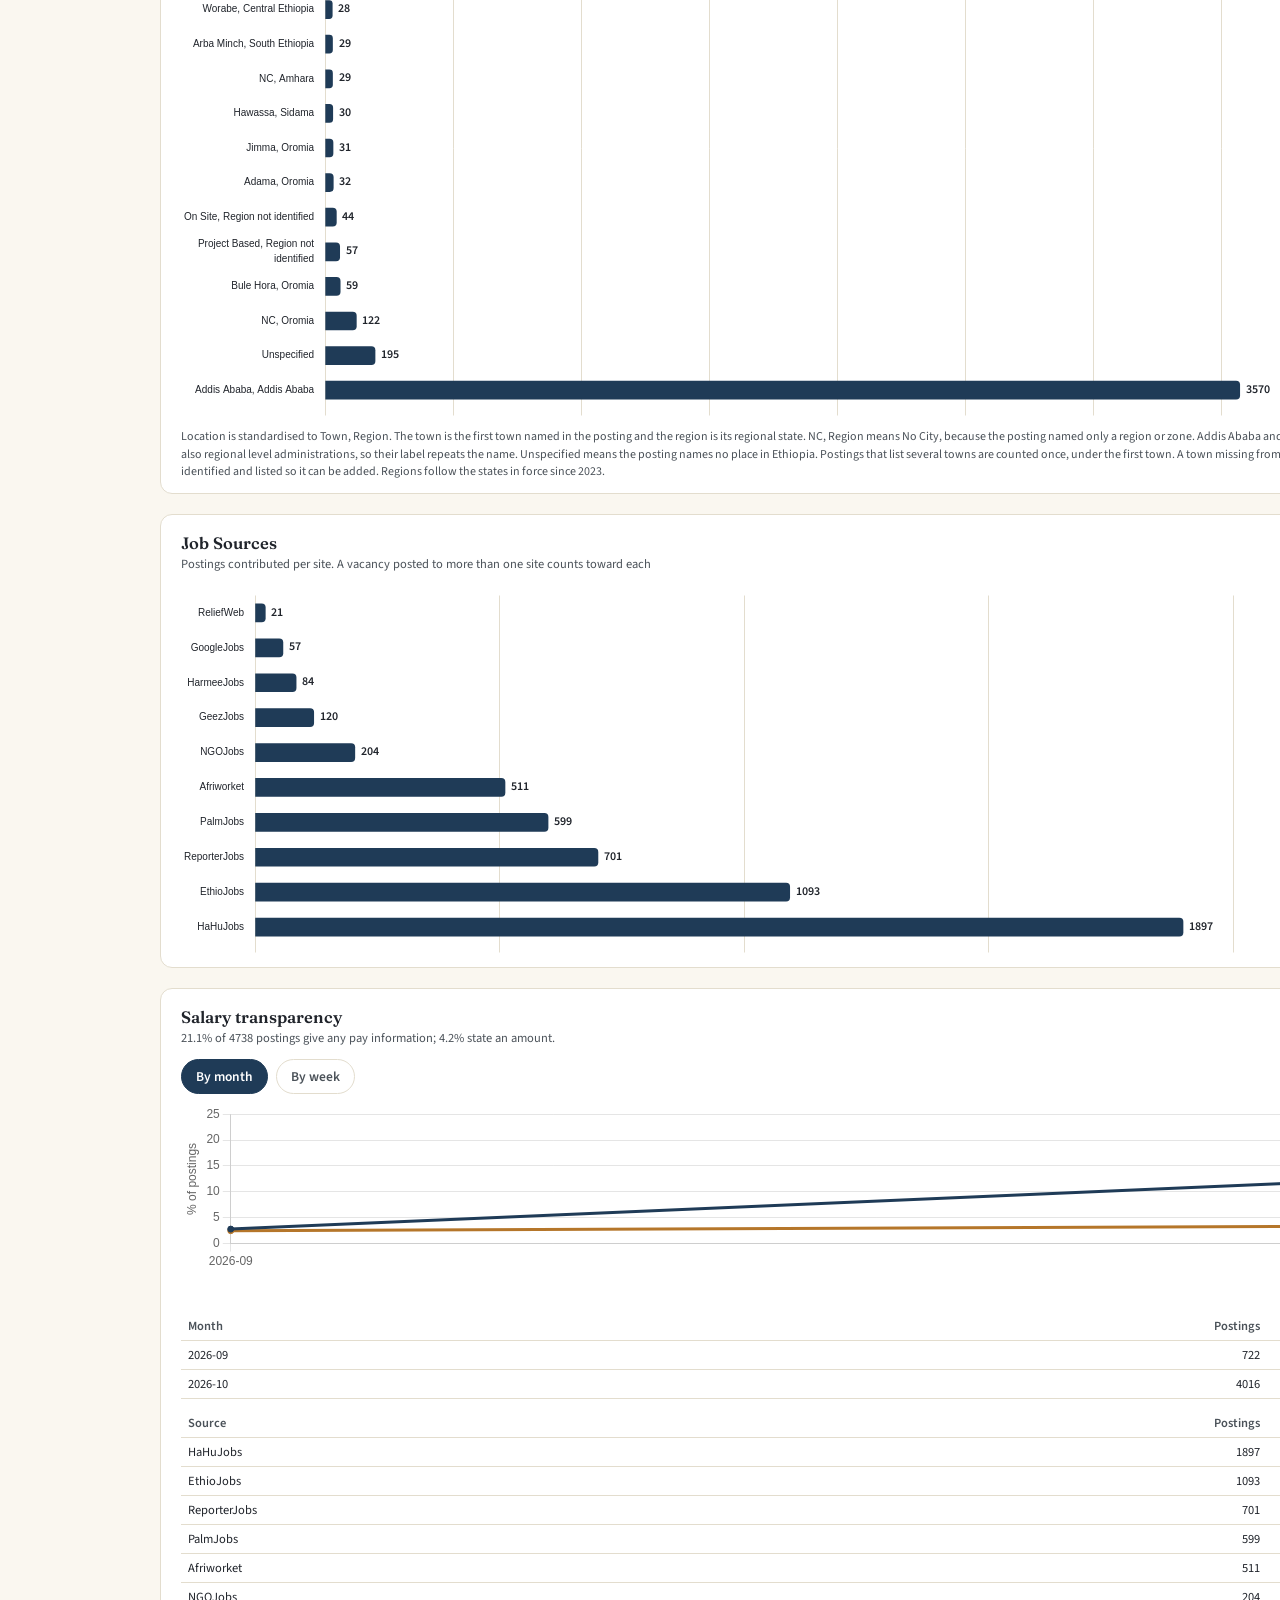
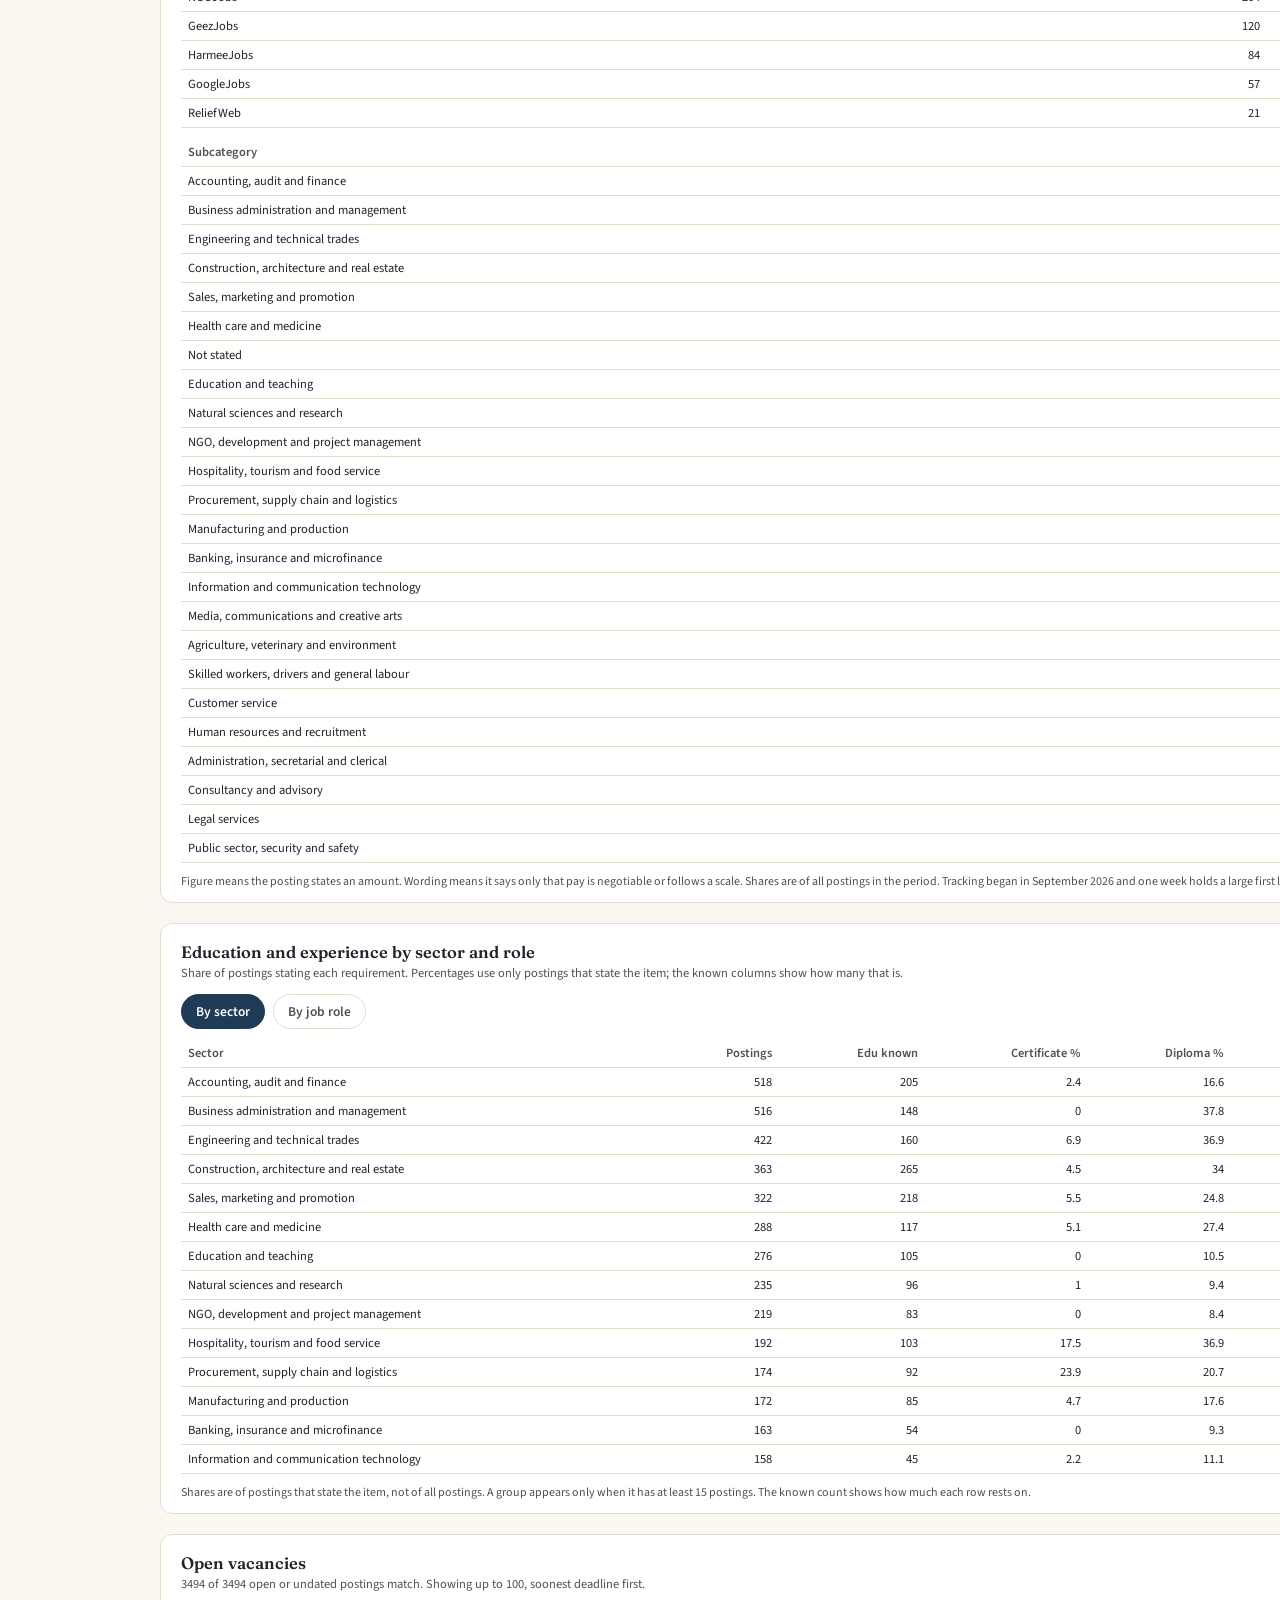
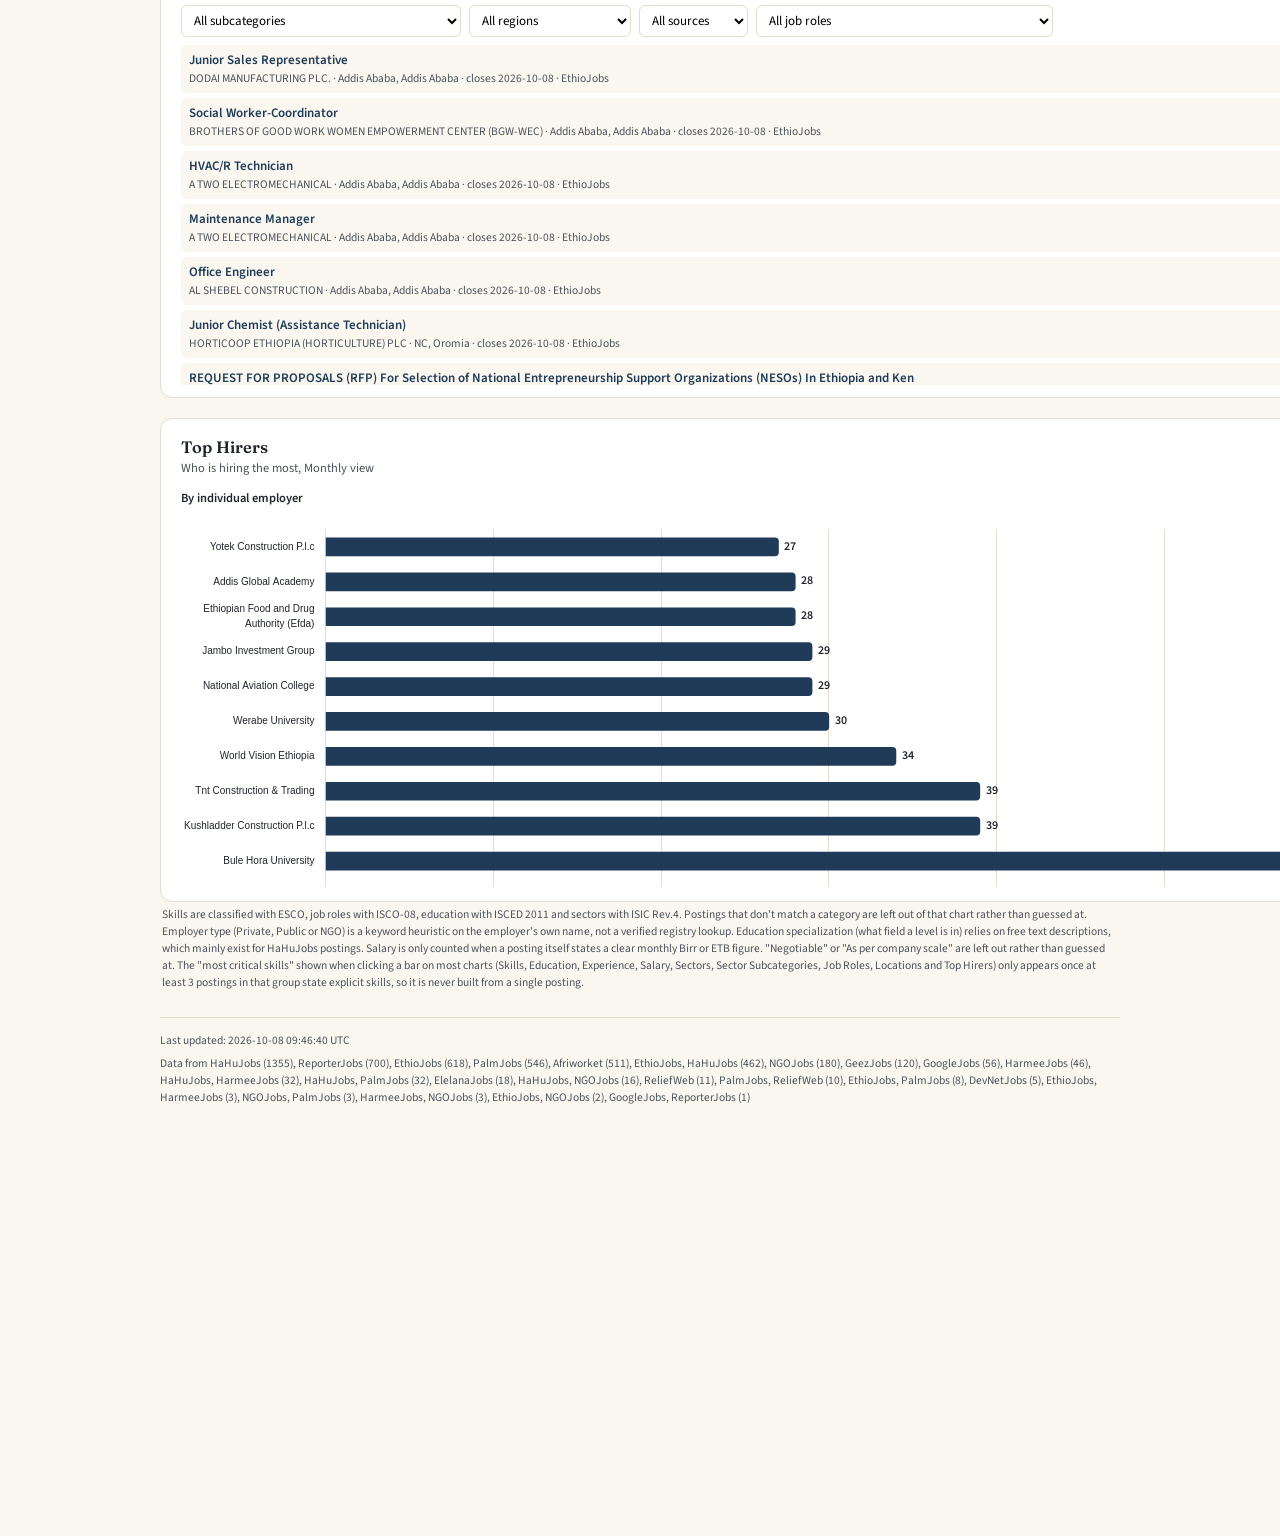
==== commit af13b123: "Update dashboard" ====
--- a/skills/index.html
+++ b/skills/index.html
@@ -298,6 +298,11 @@
       <div class="chart-holder"><canvas id="locChart" height="220"></canvas></div>
       <div class="drilldown" id="locSkills"></div>
       <p class="note" id="locNote"></p>
+    </div>
+    <div class="panel" id="googleViaPanel">
+      <h2>Found Through Google Jobs</h2>
+      <p class="panel-sub" id="googleViaSub"></p>
+      <div class="chart-holder"><canvas id="googleViaChart" height="220"></canvas></div>
     </div>
     <div class="panel">
       <h2>Job Sources</h2>
@@ -824,6 +829,13 @@
   drawBar("employerTypeChart", "employerType", data.employer_type.types, "label", "count",
     (label) => showCriticalSkills(label, "critical_skills_by_employer_type", "employerTypeSkills"));
   drawBar("sourcesChart", "sources", data.source_sites, "label", "count", (label) => showOpenJobs("src", label, "sourcesSkills"));
+  const gv = data.google_found_via || [];
+  document.getElementById("googleViaPanel").hidden = gv.length === 0;
+  if (gv.length) {
+    document.getElementById("googleViaSub").textContent =
+      `Sites Google found these postings on, ${WINDOW_LABELS[windowKey]} view. A sample from limited daily searches, not a full count`;
+    drawBar("googleViaChart", "googleVia", gv, "label", "count");
+  }
   document.getElementById("locNote").textContent = payload.notes.location;
   document.getElementById("subCatNote").textContent = payload.notes.subcategories;
   renderSalary(data);
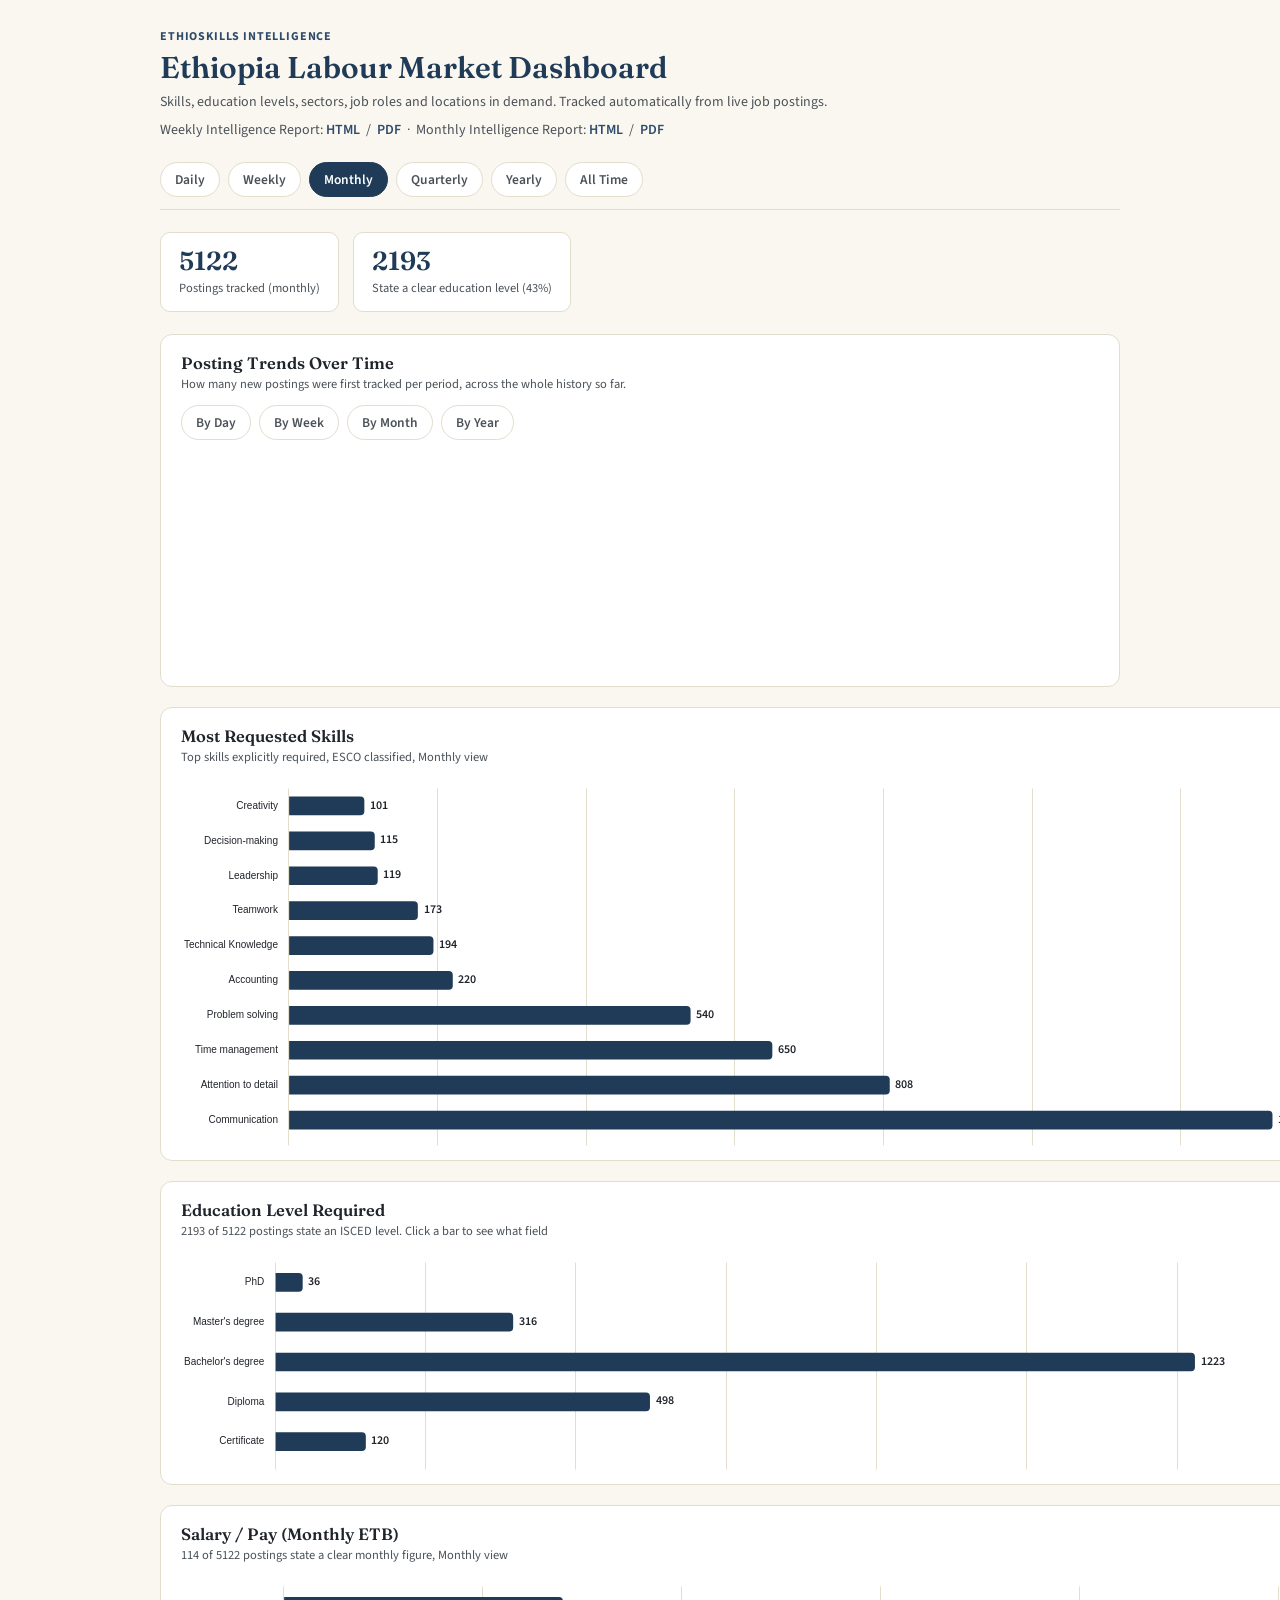
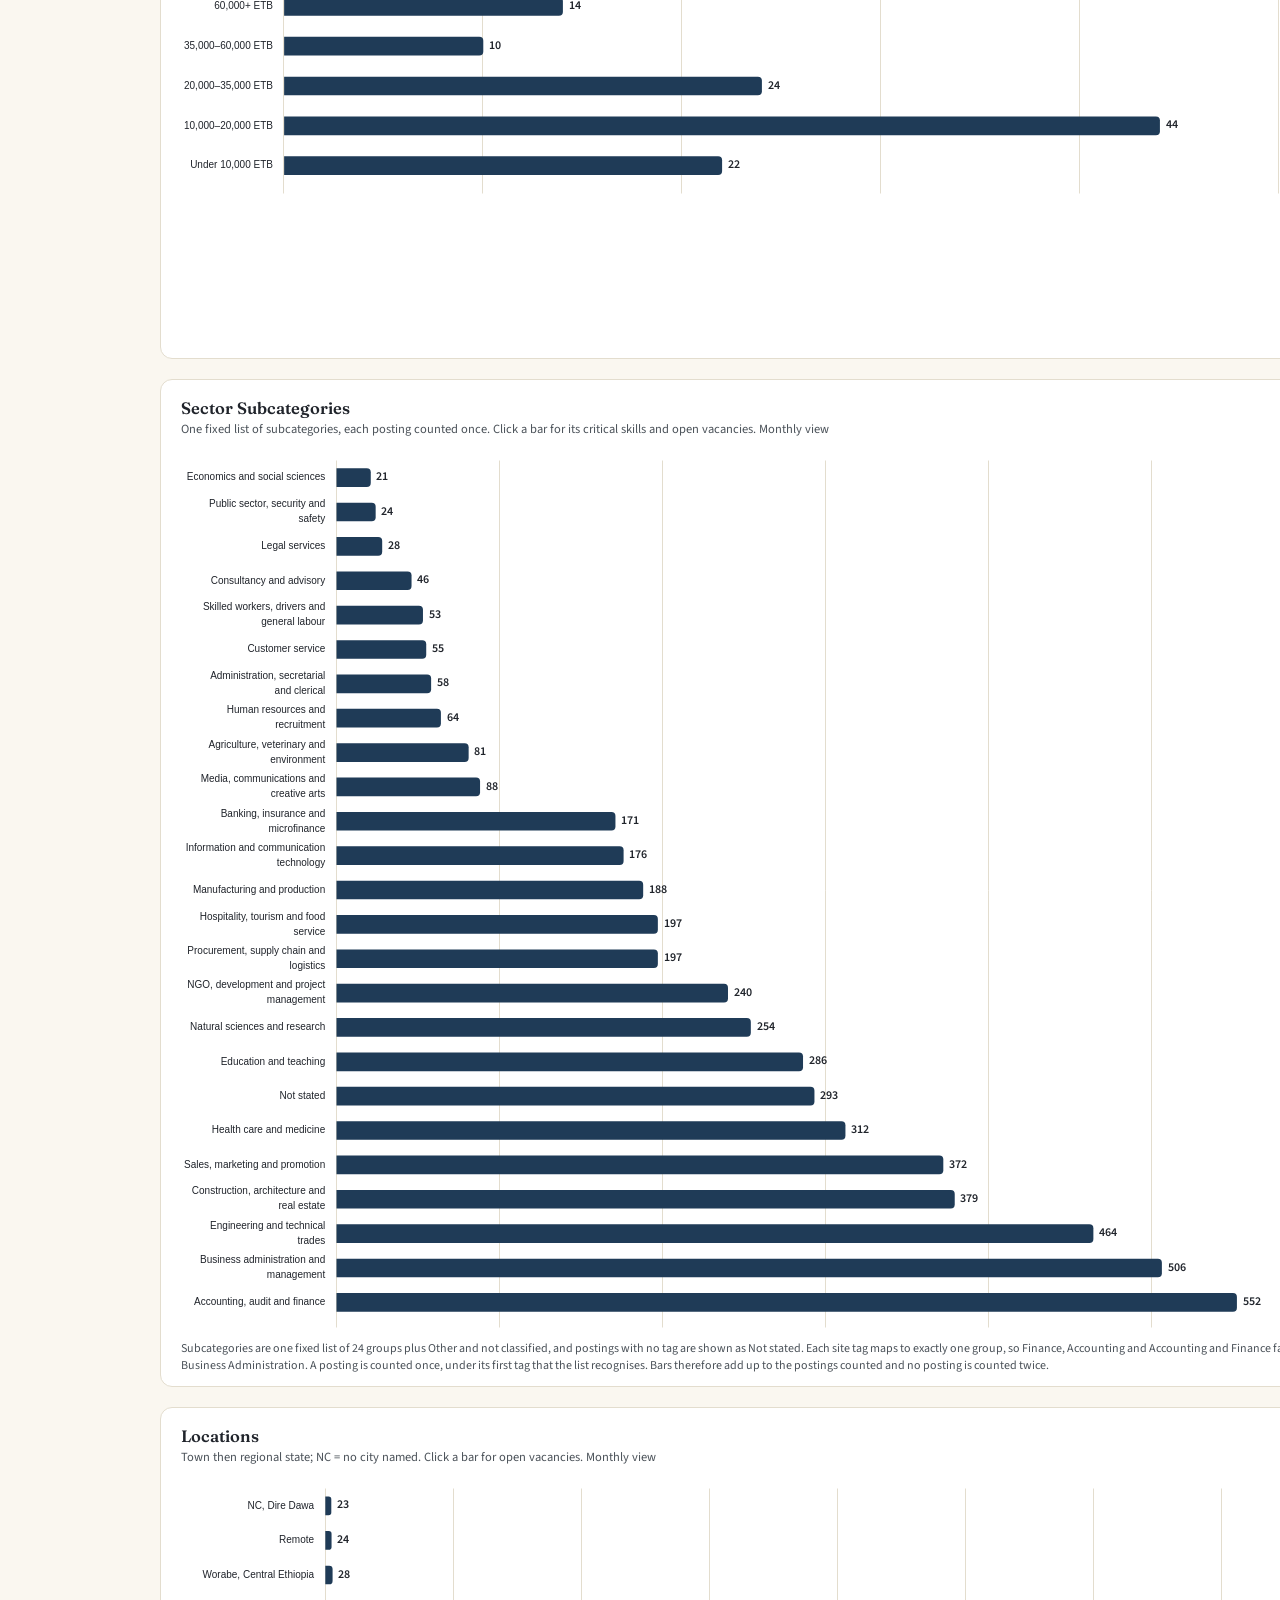
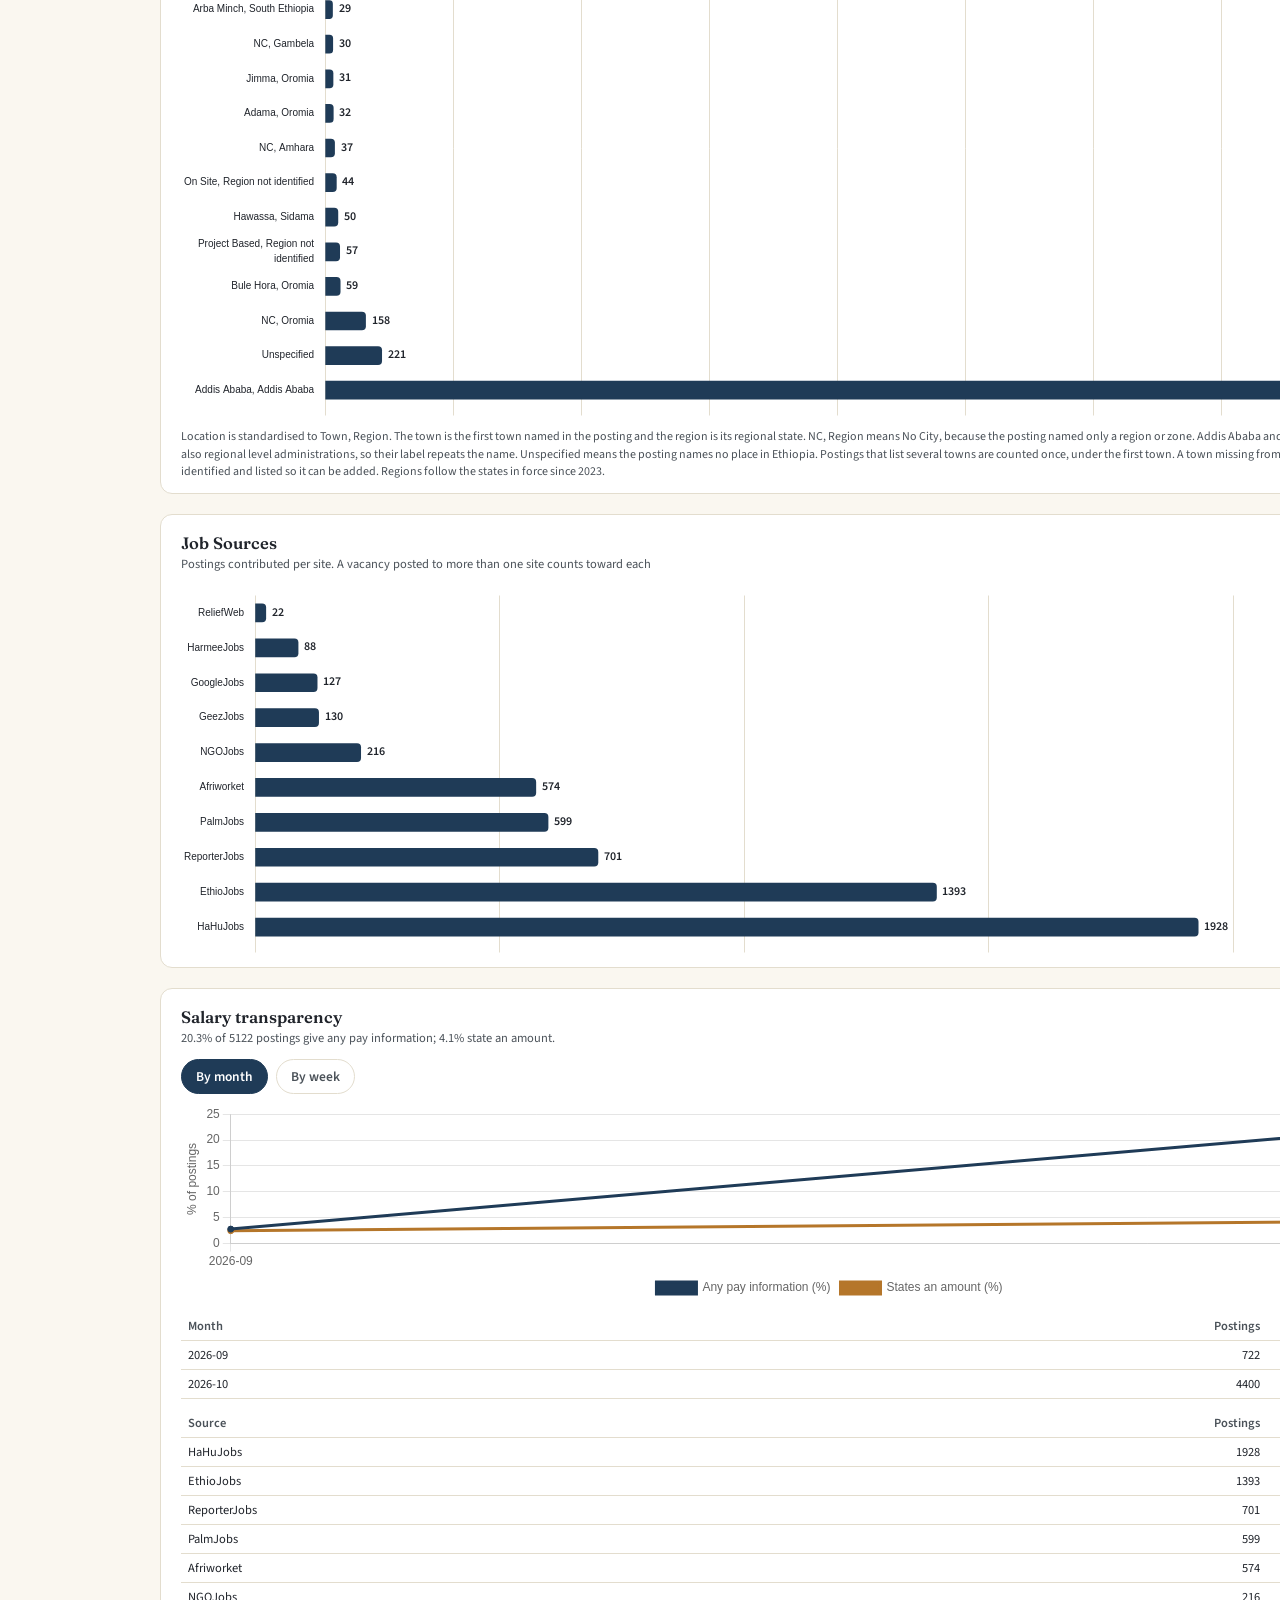
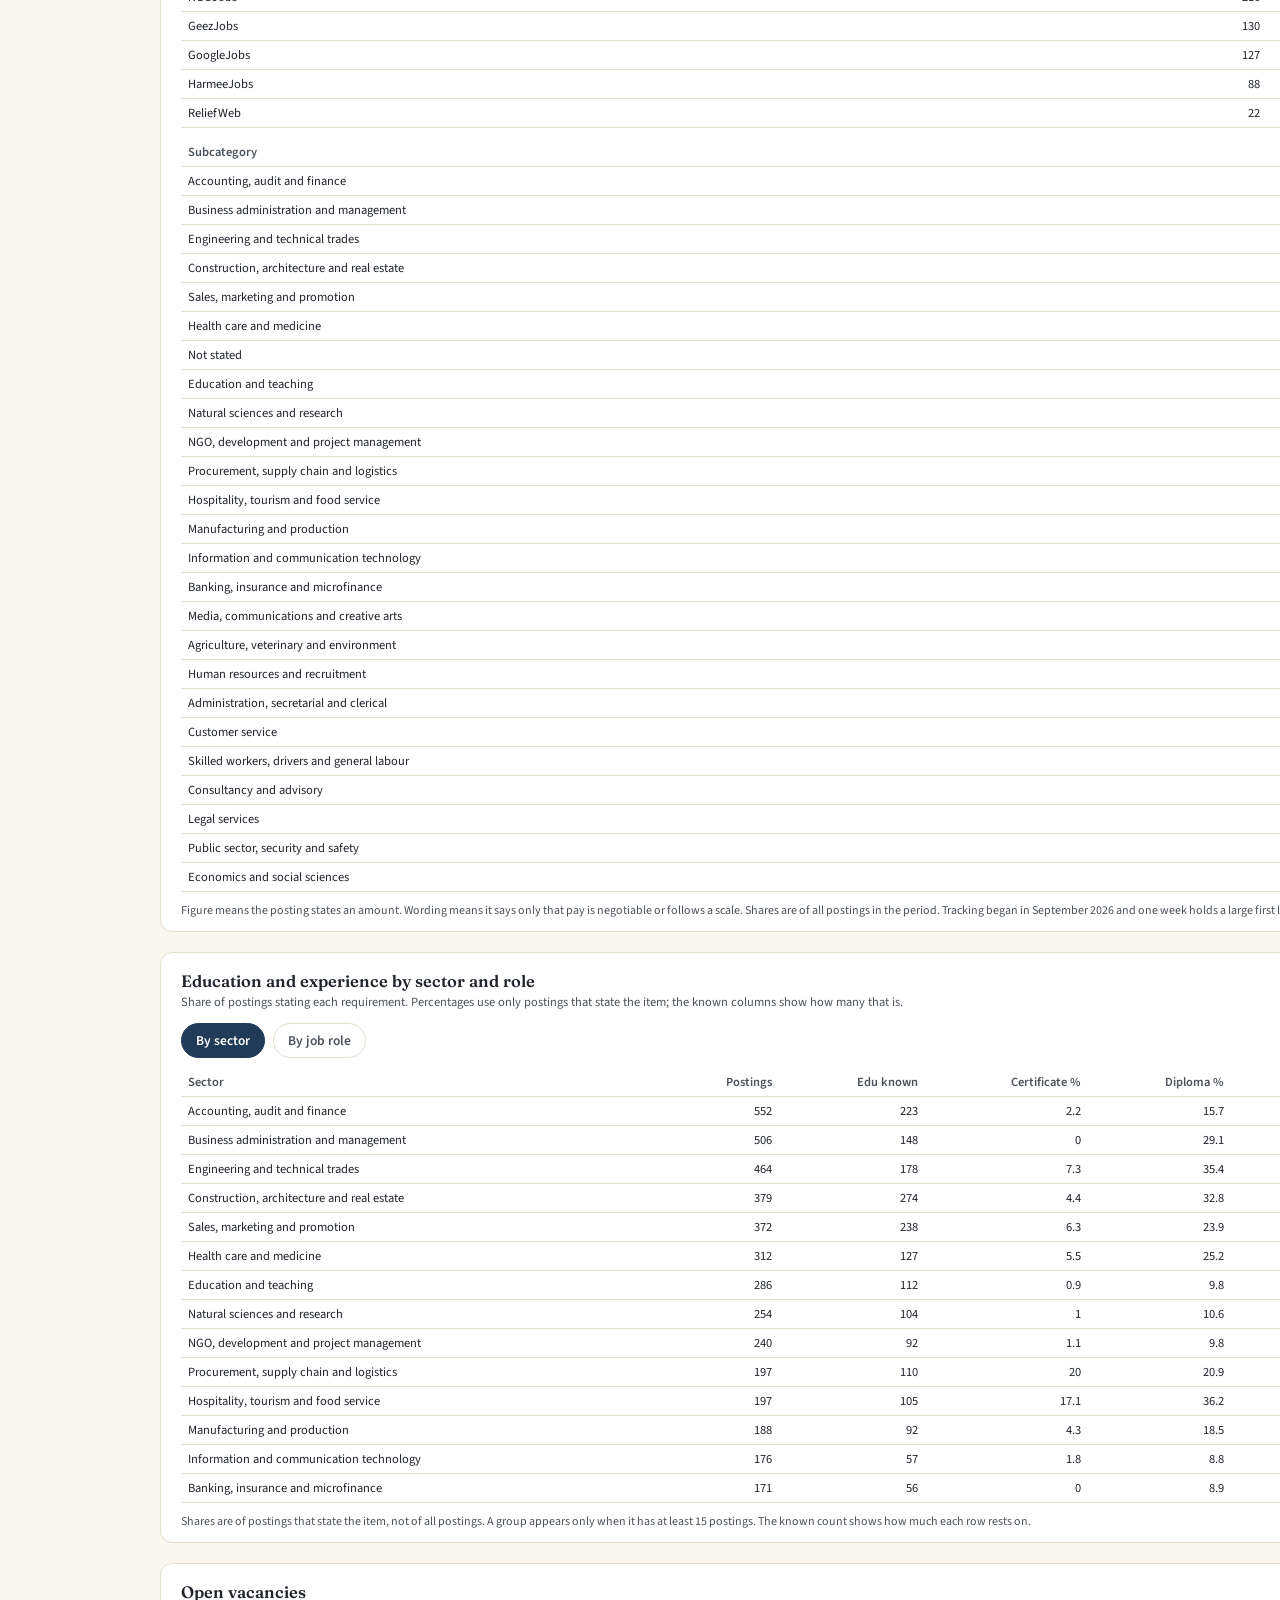
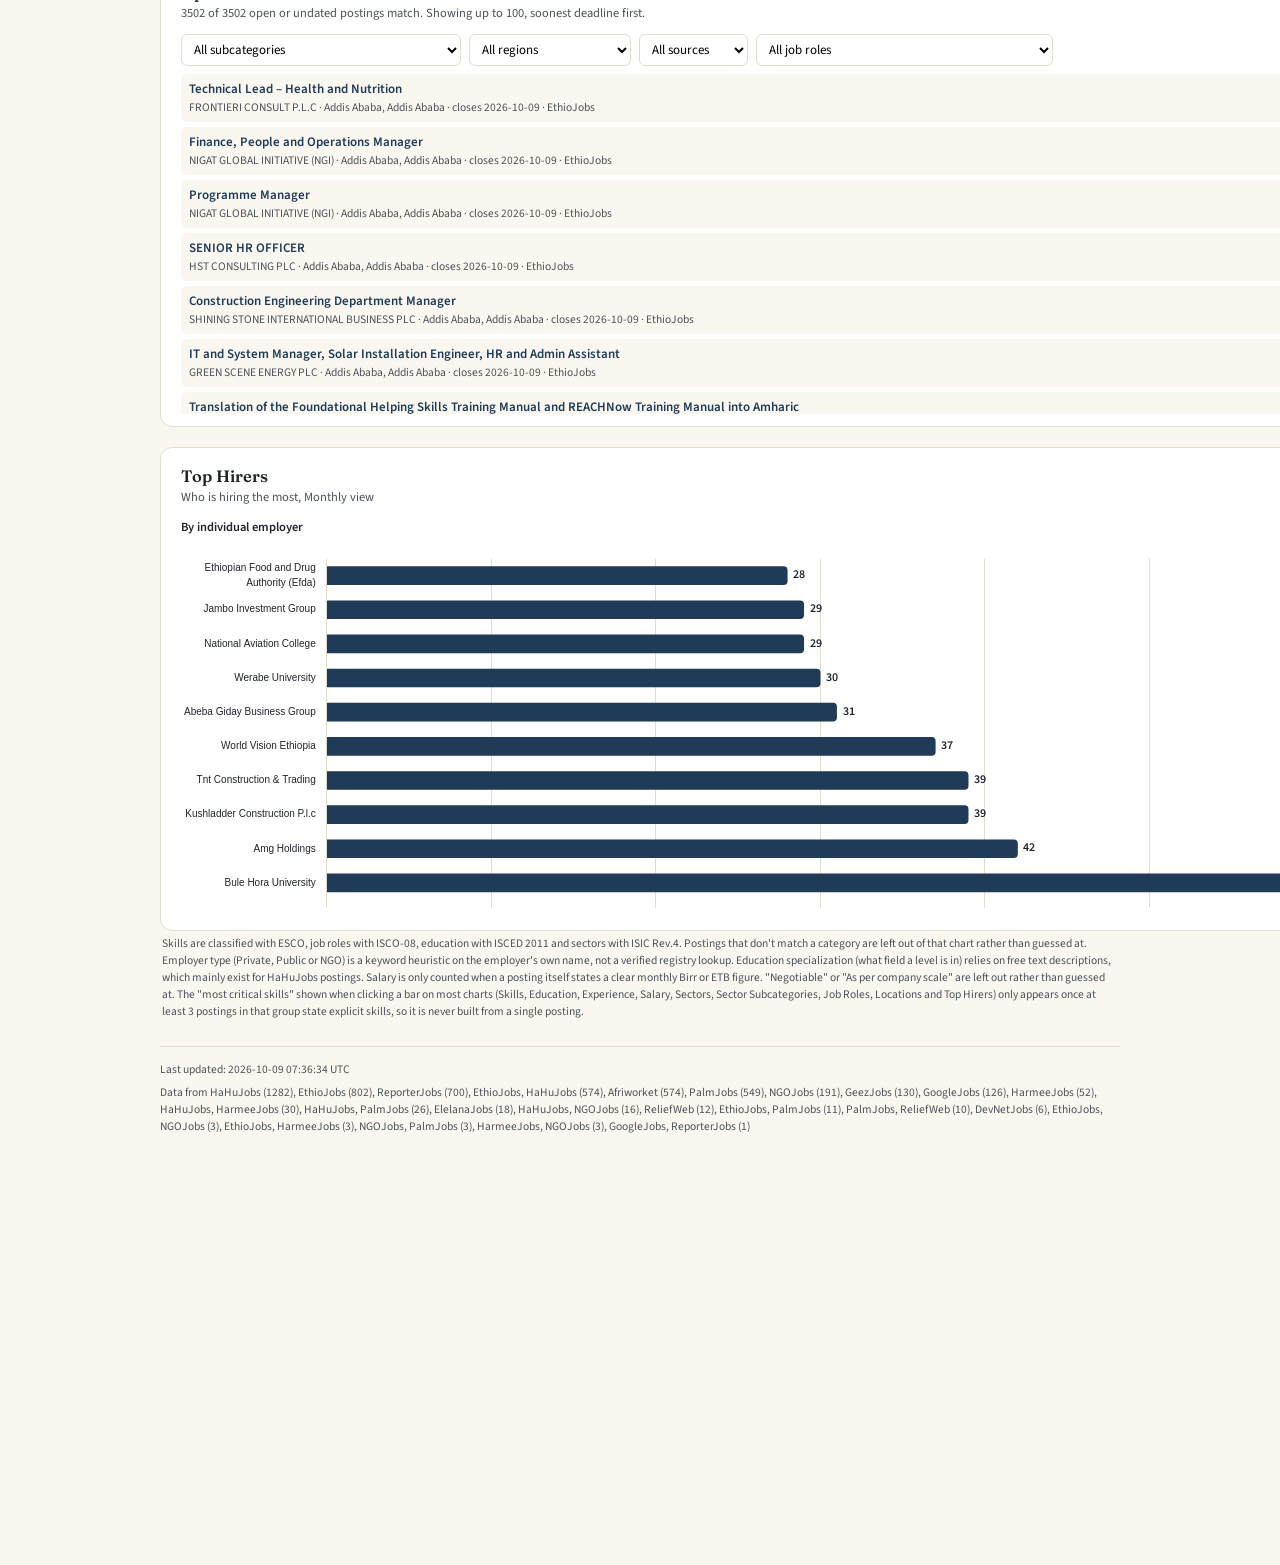
==== commit 8ef52cd7: "Update dashboard" ====
--- a/skills/index.html
+++ b/skills/index.html
@@ -882,5 +882,6 @@
     console.error(err);
   });
 </script>
+<!-- Cloudflare Web Analytics --><script type='module' src='https://static.cloudflareinsights.com/beacon.min.js' data-cf-beacon='{"token": "9d6ffc861b3c4d0ea34971d0d8d7a422"}'></script><!-- End Cloudflare Web Analytics -->
 </body>
 </html>
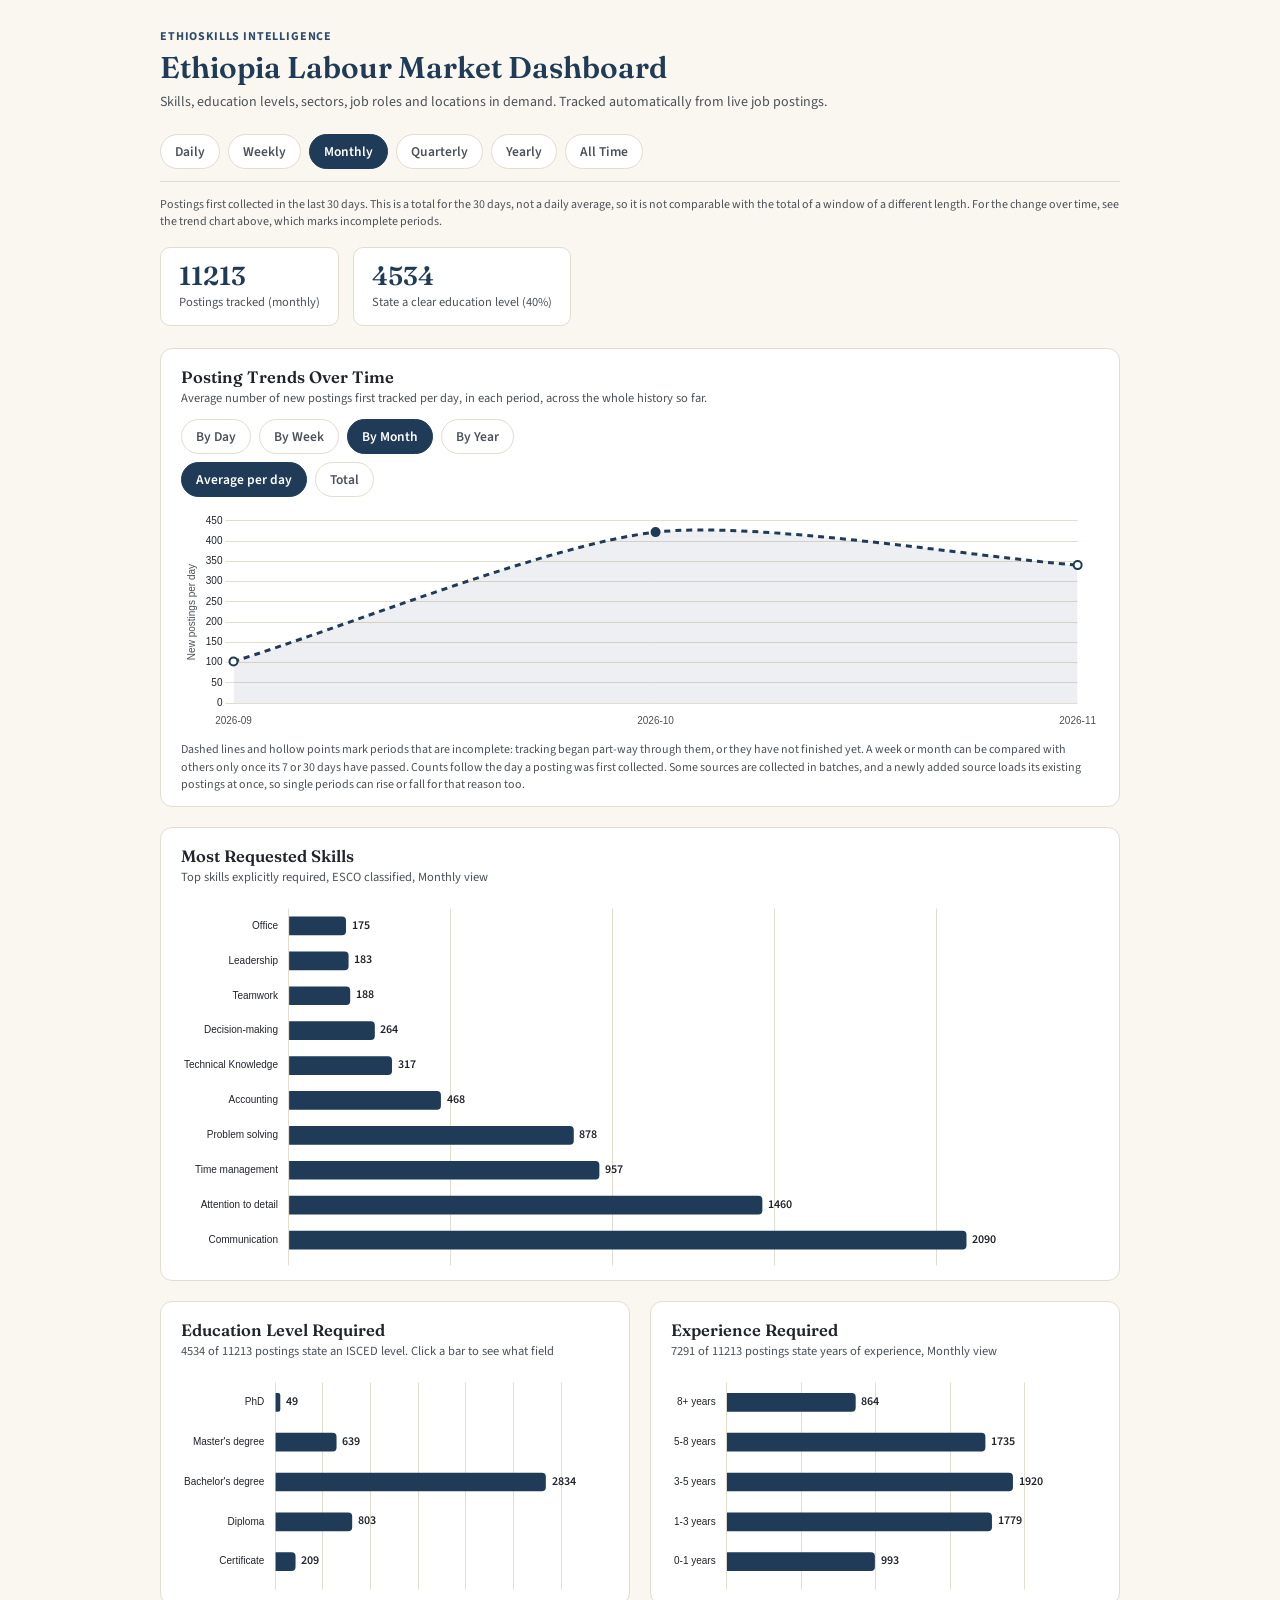
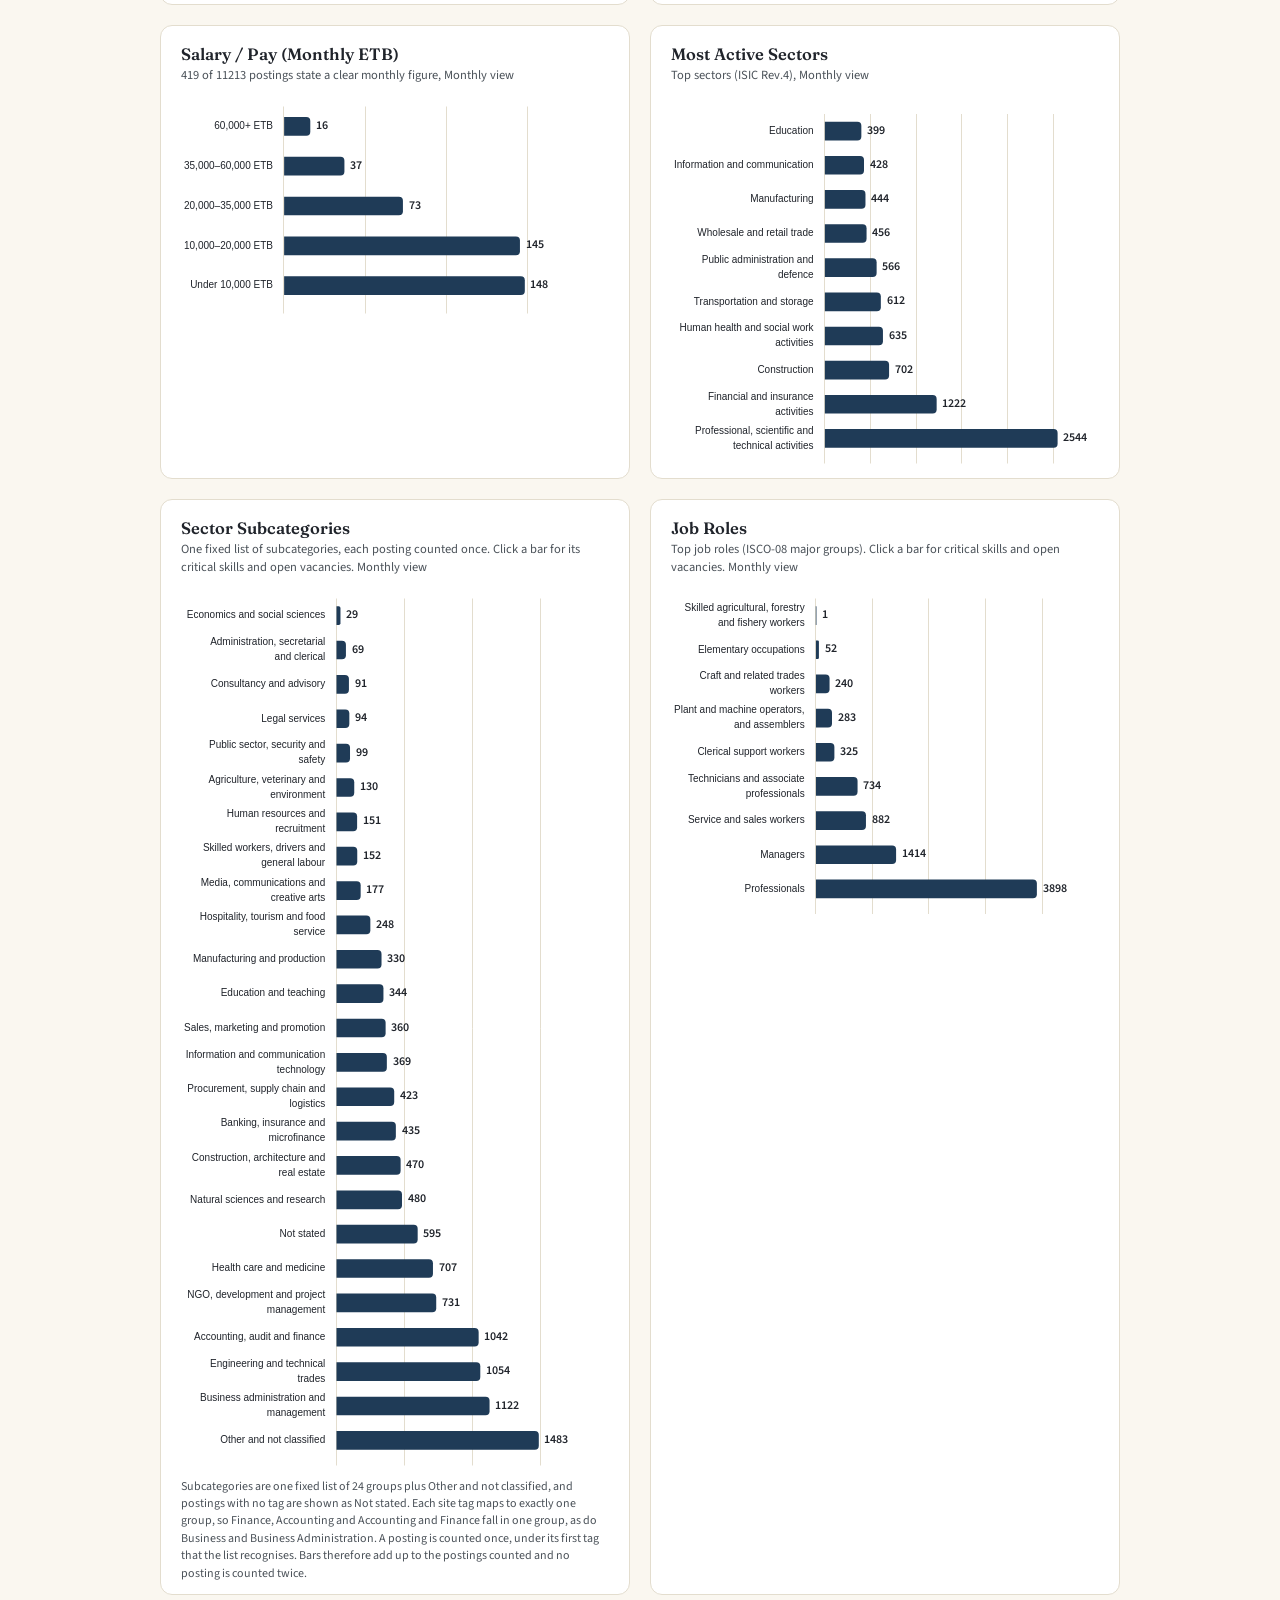
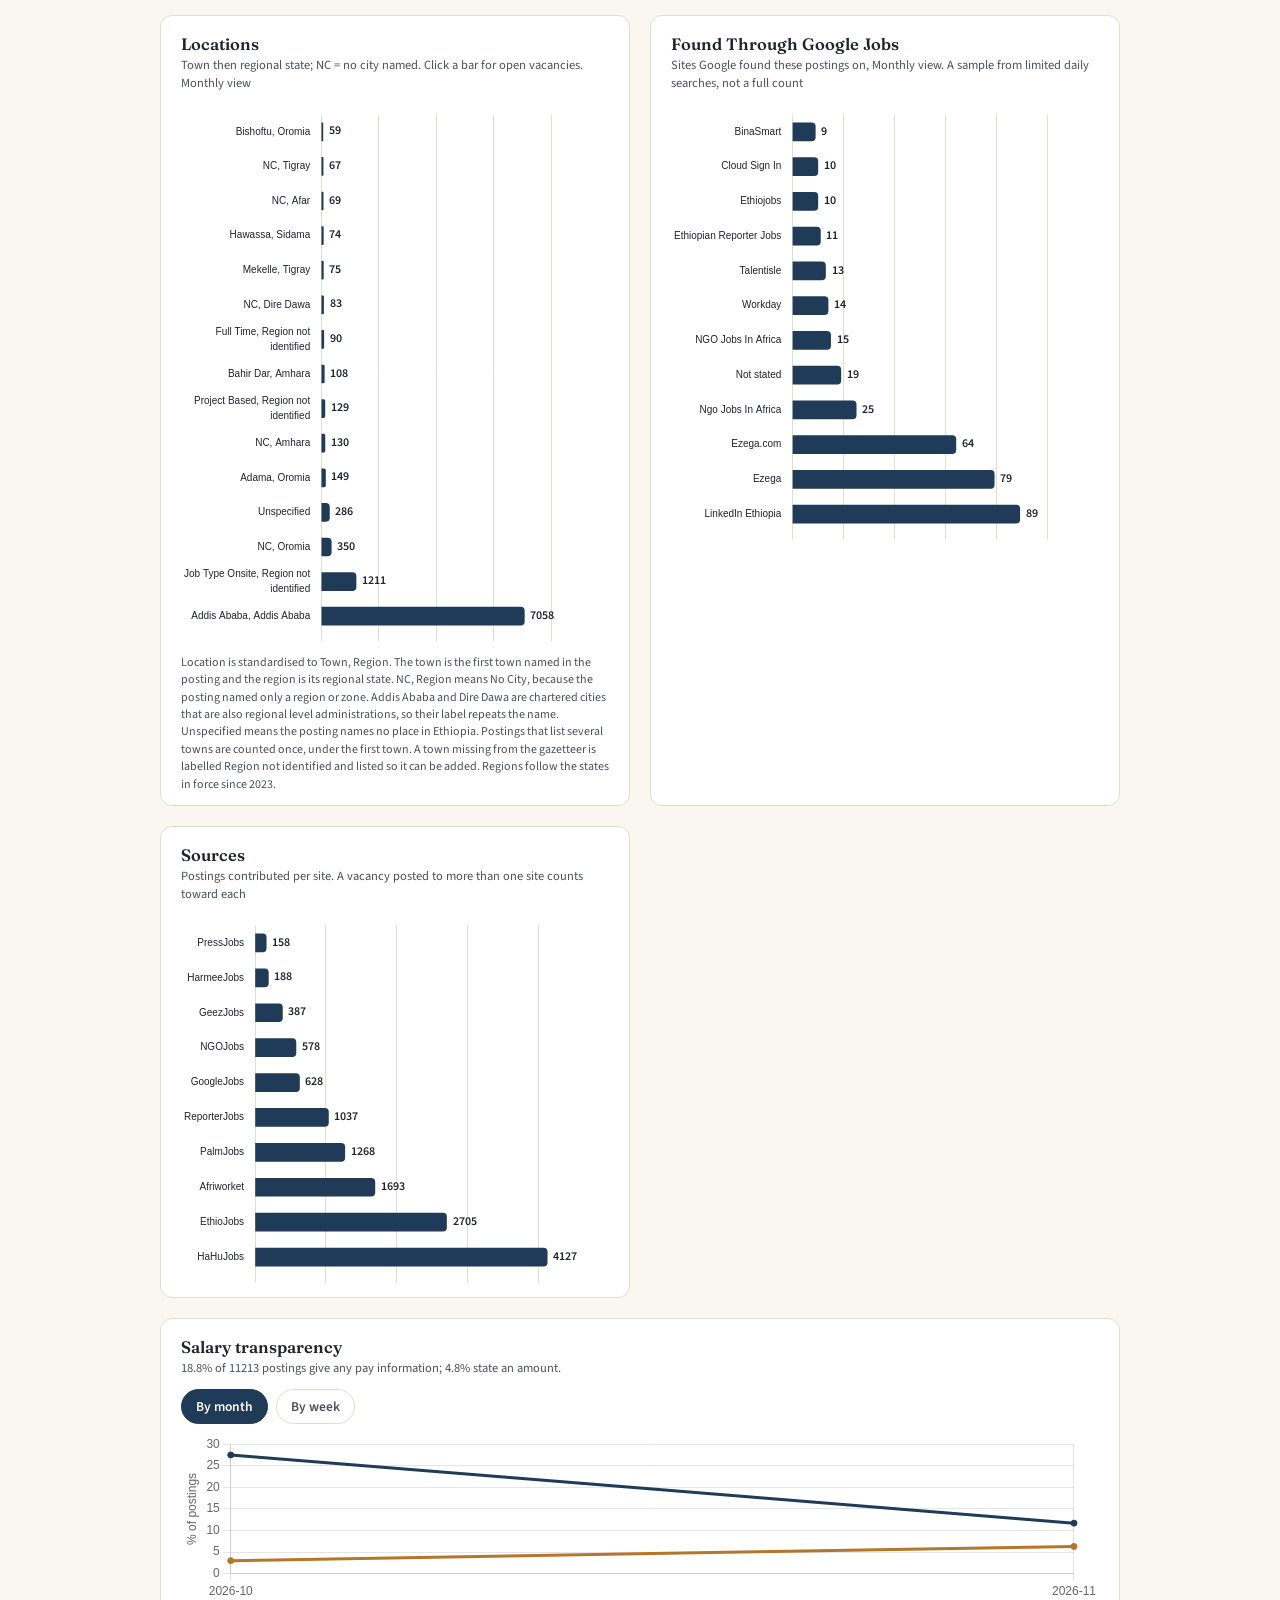
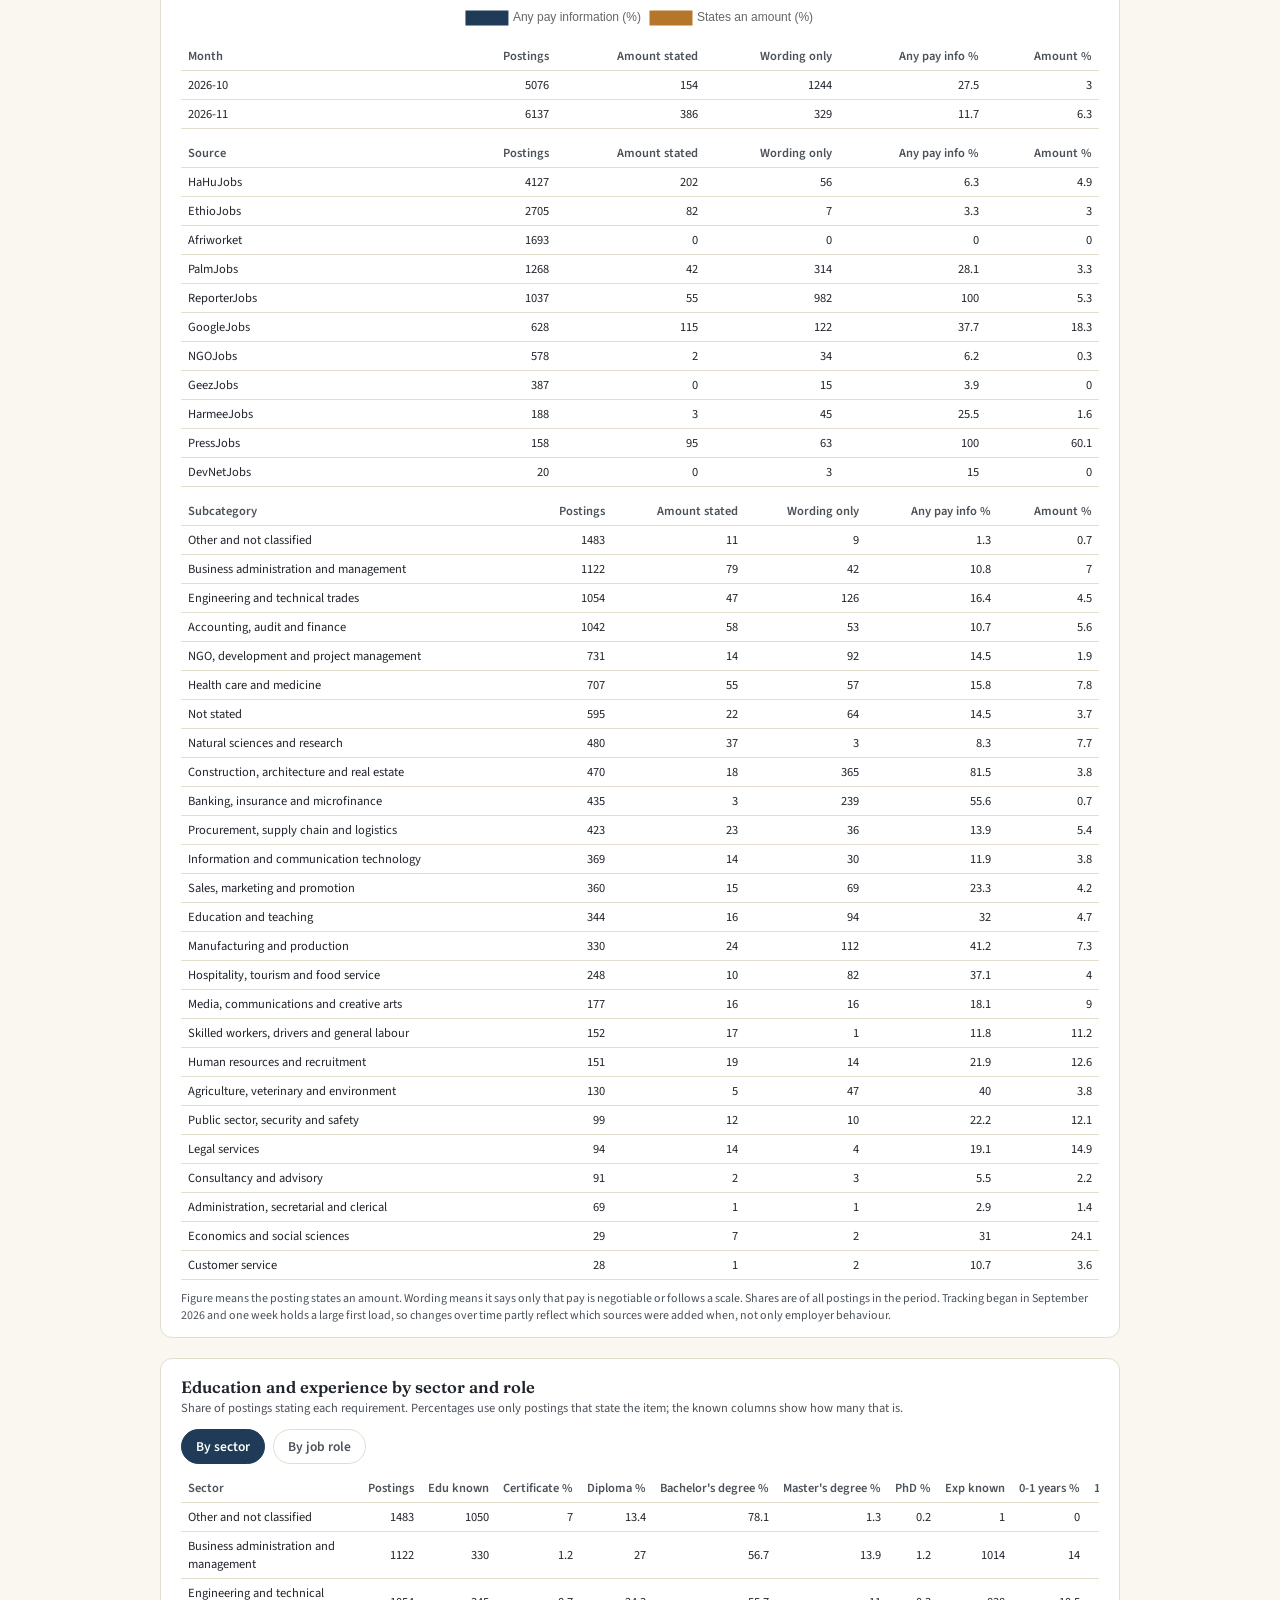
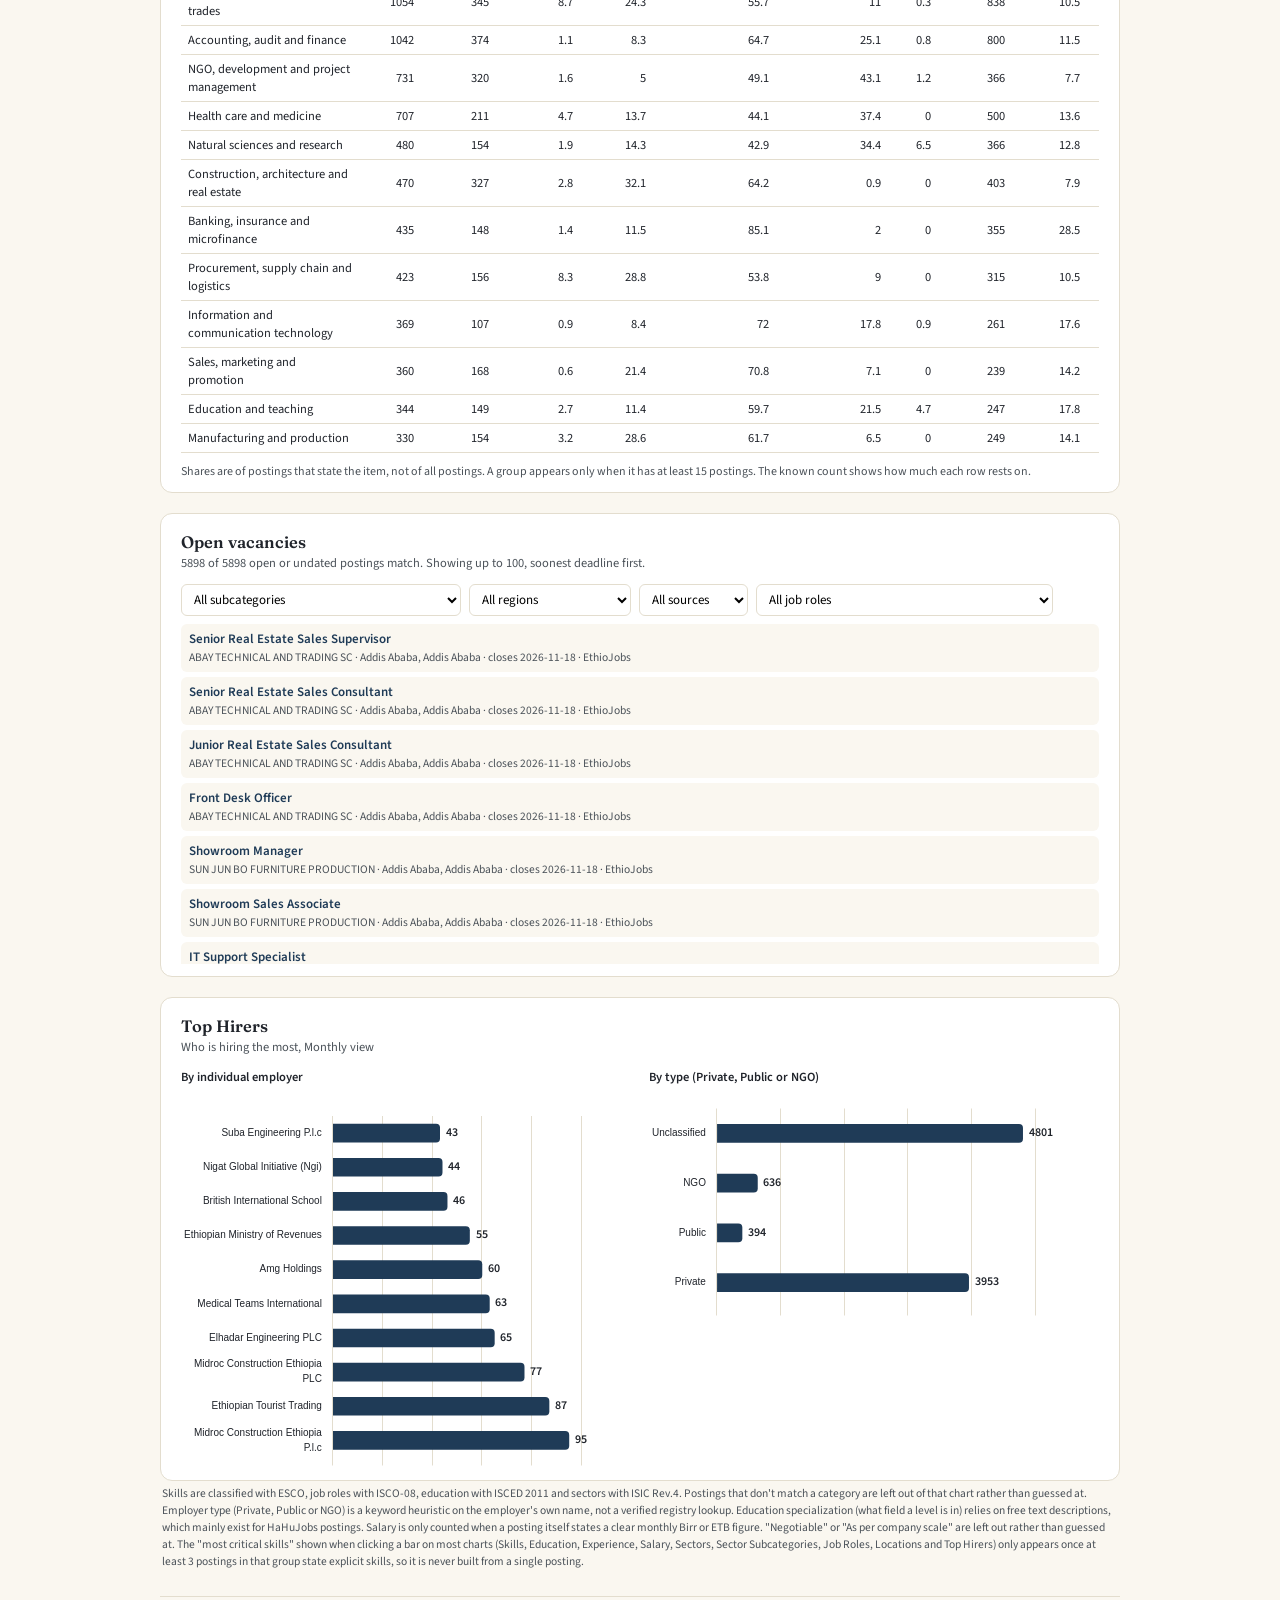
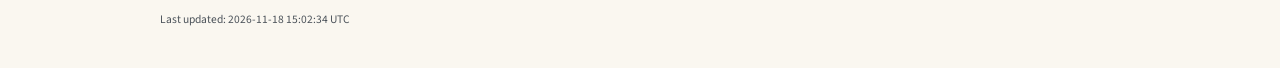
==== commit a0d5b9b5: "Update dashboard" ====
--- a/skills/index.html
+++ b/skills/index.html
@@ -225,27 +225,19 @@
     <p class="sub" style="text-transform:uppercase; letter-spacing:0.07em; font-weight:700; font-size:12px; color:var(--navy-soft); margin:0 0 4px;">EthioSkills Intelligence</p>
     <h1>Ethiopia Labour Market Dashboard</h1>
     <p class="sub">Skills, education levels, sectors, job roles and locations in demand. Tracked automatically from live job postings.</p>
-    <p class="sub" style="margin-top:8px;">
-      Weekly Intelligence Report:
-      <a href="./reports/weekly-intelligence-report.html" style="color:var(--navy-soft); font-weight:600; text-decoration:none;">HTML</a>
-      &nbsp;/&nbsp;
-      <a href="./reports/weekly-intelligence-report.pdf" style="color:var(--navy-soft); font-weight:600; text-decoration:none;">PDF</a>
-      &nbsp;&middot;&nbsp;
-      Monthly Intelligence Report:
-      <a href="./reports/monthly-intelligence-report.html" style="color:var(--navy-soft); font-weight:600; text-decoration:none;">HTML</a>
-      &nbsp;/&nbsp;
-      <a href="./reports/monthly-intelligence-report.pdf" style="color:var(--navy-soft); font-weight:600; text-decoration:none;">PDF</a>
-    </p>
   </header>
 
   <div class="tabs" id="tabs"></div>
+  <p class="note" id="windowNote" style="margin:-8px 0 16px;"></p>
   <div class="stat-row" id="statRow"></div>
 
   <div class="panel wide" style="margin-bottom:20px;">
     <h2>Posting Trends Over Time</h2>
     <p class="panel-sub" id="trendsSub">How many new postings were first tracked per period, across the whole history so far.</p>
-    <div class="tabs" id="trendTabs" style="margin:0 0 14px; border-bottom:none; padding-bottom:0;"></div>
+    <div class="tabs" id="trendTabs" style="margin:0 0 8px; border-bottom:none; padding-bottom:0;"></div>
+    <div class="tabs" id="trendMode" style="margin:0 0 14px; border-bottom:none; padding-bottom:0;"></div>
     <div class="chart-holder"><canvas id="trendsChart" height="220"></canvas></div>
+    <p class="note" id="trendsNote"></p>
   </div>
 
   <div class="grid">
@@ -305,7 +297,7 @@
       <div class="chart-holder"><canvas id="googleViaChart" height="220"></canvas></div>
     </div>
     <div class="panel">
-      <h2>Job Sources</h2>
+      <h2>Sources</h2>
       <p class="panel-sub" id="sourcesSub"></p>
       <div class="chart-holder"><canvas id="sourcesChart" height="220"></canvas></div>
       <div class="drilldown" id="sourcesSkills"></div>
@@ -355,7 +347,6 @@
 
   <footer class="page-foot">
     <span id="generatedAt">Loading…</span>
-    <span id="sourceBreakdown">Data from EthioJobs and HaHuJobs, tracked daily</span>
   </footer>
 </div>
 
@@ -379,11 +370,29 @@
 };
 let currentWindow = "monthly";
 let currentTrend = "monthly";
+let trendMode = "perday";   // "perday" (average per day, default) or "total"
+const WINDOW_DAYS = { daily: 1, weekly: 7, monthly: 30, quarterly: 90, yearly: 365 };
+const fmtDate = iso => new Date(iso + "T00:00:00Z").toLocaleDateString("en-GB", { day: "numeric", month: "short", year: "numeric", timeZone: "UTC" });
+
+function windowNote(key) {
+  const t = payload.tracking;
+  if (key === "all_time") {
+    return t ? `All Time covers every posting collected from ${fmtDate(t.first_date)} to ${fmtDate(t.last_date)} (${t.days} days of tracking).` : "";
+  }
+  const n = WINDOW_DAYS[key];
+  let s = key === "daily" ? "Postings first collected in the last 24 hours." : `Postings first collected in the last ${n} days.`;
+  if (t && t.days < n) {
+    s += ` Tracking began on ${fmtDate(t.first_date)}, so only ${t.days} days of data exist. This view shows everything collected so far, and its total will keep rising until ${n} days have been collected.`;
+  } else if (key === "weekly" || key === "monthly") {
+    s += ` This is a total for the ${n} days, not a daily average, so it is not comparable with the total of a window of a different length. For the change over time, see the trend chart above, which marks incomplete periods.`;
+  }
+  return s;
+}
 
 const TREND_LABELS = { daily: "Day", weekly: "Week", monthly: "Month", yearly: "Year" };
 const TREND_ORDER = ["daily", "weekly", "monthly", "yearly"];
 
-function drawLine(canvasId, key, series) {
+function drawLine(canvasId, key, series, perDay) {
   const ctx = document.getElementById(canvasId);
   const holder = ctx.parentElement;
   if (charts[key]) { charts[key].destroy(); charts[key] = null; }
@@ -404,7 +413,8 @@
   ctx.style.display = "block";
 
   const labels = series.map(d => d.period);
-  const values = series.map(d => d.count);
+  const values = series.map(d => perDay ? d.per_day : d.count);
+  const partial = series.map(d => !!d.partial);
 
   charts[key] = new Chart(ctx, {
     type: "line",
@@ -416,8 +426,11 @@
         backgroundColor: "rgba(31,59,87,0.08)",
         fill: true,
         tension: 0.25,
-        pointRadius: 3,
-        pointBackgroundColor: NAVY,
+        pointRadius: 4,
+        pointBorderWidth: 2,
+        pointBorderColor: NAVY,
+        pointBackgroundColor: partial.map(p => p ? "#FFFFFF" : NAVY),
+        segment: { borderDash: c => (partial[c.p0DataIndex] || partial[c.p1DataIndex]) ? [6, 5] : undefined },
       }]
     },
     options: {
@@ -429,12 +442,25 @@
           backgroundColor: "#20242B",
           padding: 10,
           titleFont: { family: "Source Sans 3" },
-          bodyFont: { family: "Source Sans 3" }
+          bodyFont: { family: "Source Sans 3" },
+          callbacks: {
+            label: c => perDay ? `${c.parsed.y} postings per day` : `${c.parsed.y} postings`,
+            afterLabel: c => {
+              const d = series[c.dataIndex];
+              if (d.days_covered == null) return "";
+              const lines = [];
+              if (perDay) lines.push(`Total ${d.count} over ${d.days_covered} days`);
+              if (d.partial) lines.push(`Incomplete period: ${d.days_covered} of ${d.days_in_period} days covered`);
+              return lines;
+            }
+          }
         }
       },
       scales: {
         x: { grid: { display: false }, border: { display: false }, ticks: { color: INK_SOFT, font: { family: "Source Sans 3", size: 11.5 } } },
-        y: { beginAtZero: true, grid: { color: LINE }, border: { display: false }, ticks: { color: INK, font: { family: "Source Sans 3", size: 11.5 } } }
+        y: { beginAtZero: true, grid: { color: LINE }, border: { display: false },
+             title: { display: true, text: perDay ? "New postings per day" : "New postings", color: INK_SOFT, font: { family: "Source Sans 3", size: 11.5 } },
+             ticks: { color: INK, font: { family: "Source Sans 3", size: 11.5 } } }
       }
     }
   });
@@ -446,7 +472,31 @@
     btn.classList.toggle("active", btn.dataset.trend === granularity);
   });
   const series = payload.trends ? payload.trends[granularity] : null;
-  drawLine("trendsChart", "trends", series);
+  const isDaily = granularity === "daily";
+  const hasPerDay = !!series && series.length > 0 && series.every(d => d.per_day != null);
+  const perDay = !isDaily && hasPerDay && trendMode === "perday";
+
+  const modeEl = document.getElementById("trendMode");
+  modeEl.style.display = (isDaily || !hasPerDay) ? "none" : "flex";
+  document.querySelectorAll("#trendMode .tab-btn").forEach(btn => {
+    btn.classList.toggle("active", btn.dataset.mode === (perDay ? "perday" : "total"));
+  });
+
+  document.getElementById("trendsSub").textContent = perDay
+    ? "Average number of new postings first tracked per day, in each period, across the whole history so far."
+    : "Total number of new postings first tracked in each period, across the whole history so far.";
+  const note = document.getElementById("trendsNote");
+  const anyPartial = !!series && series.some(d => d.partial);
+  let text = "";
+  if (anyPartial) {
+    text += "Dashed lines and hollow points mark periods that are incomplete: tracking began part-way through them, or they have not finished yet. ";
+    if (!perDay) text += "A total for an unfinished week or month is lower only because fewer days have been counted, so it is not a decline. ";
+    text += "A week or month can be compared with others only once its 7 or 30 days have passed. ";
+  }
+  text += "Counts follow the day a posting was first collected. Some sources are collected in batches, and a newly added source loads its existing postings at once, so single periods can rise or fall for that reason too.";
+  note.textContent = text;
+
+  drawLine("trendsChart", "trends", series, perDay);
 }
 
 function buildTrendTabs() {
@@ -459,6 +509,16 @@
     btn.textContent = "By " + TREND_LABELS[g];
     btn.onclick = () => renderTrends(g);
     el.appendChild(btn);
+  });
+  const modeEl = document.getElementById("trendMode");
+  modeEl.innerHTML = "";
+  [["perday", "Average per day"], ["total", "Total"]].forEach(([m, label]) => {
+    const btn = document.createElement("button");
+    btn.className = "tab-btn";
+    btn.dataset.mode = m;
+    btn.textContent = label;
+    btn.onclick = () => { trendMode = m; renderTrends(currentTrend); };
+    modeEl.appendChild(btn);
   });
 }
 
@@ -762,17 +822,13 @@
   const data = payload.windows[windowKey];
   if (!data) return;
 
-  document.querySelectorAll(".tab-btn").forEach(btn => {
+  document.querySelectorAll("#tabs .tab-btn").forEach(btn => {
     btn.classList.toggle("active", btn.dataset.window === windowKey);
   });
 
   renderStatRow(data, windowKey);
 
-  const srcEl = document.getElementById("sourceBreakdown");
-  if (srcEl && data.source_breakdown && data.source_breakdown.length) {
-    srcEl.textContent = "Data from " + data.source_breakdown
-      .map(s => `${s.label} (${s.count})`).join(", ");
-  }
+  document.getElementById("windowNote").textContent = windowNote(windowKey);
 
   hideEduSpecialization();
   hideCriticalSkills("subCatSkills");
